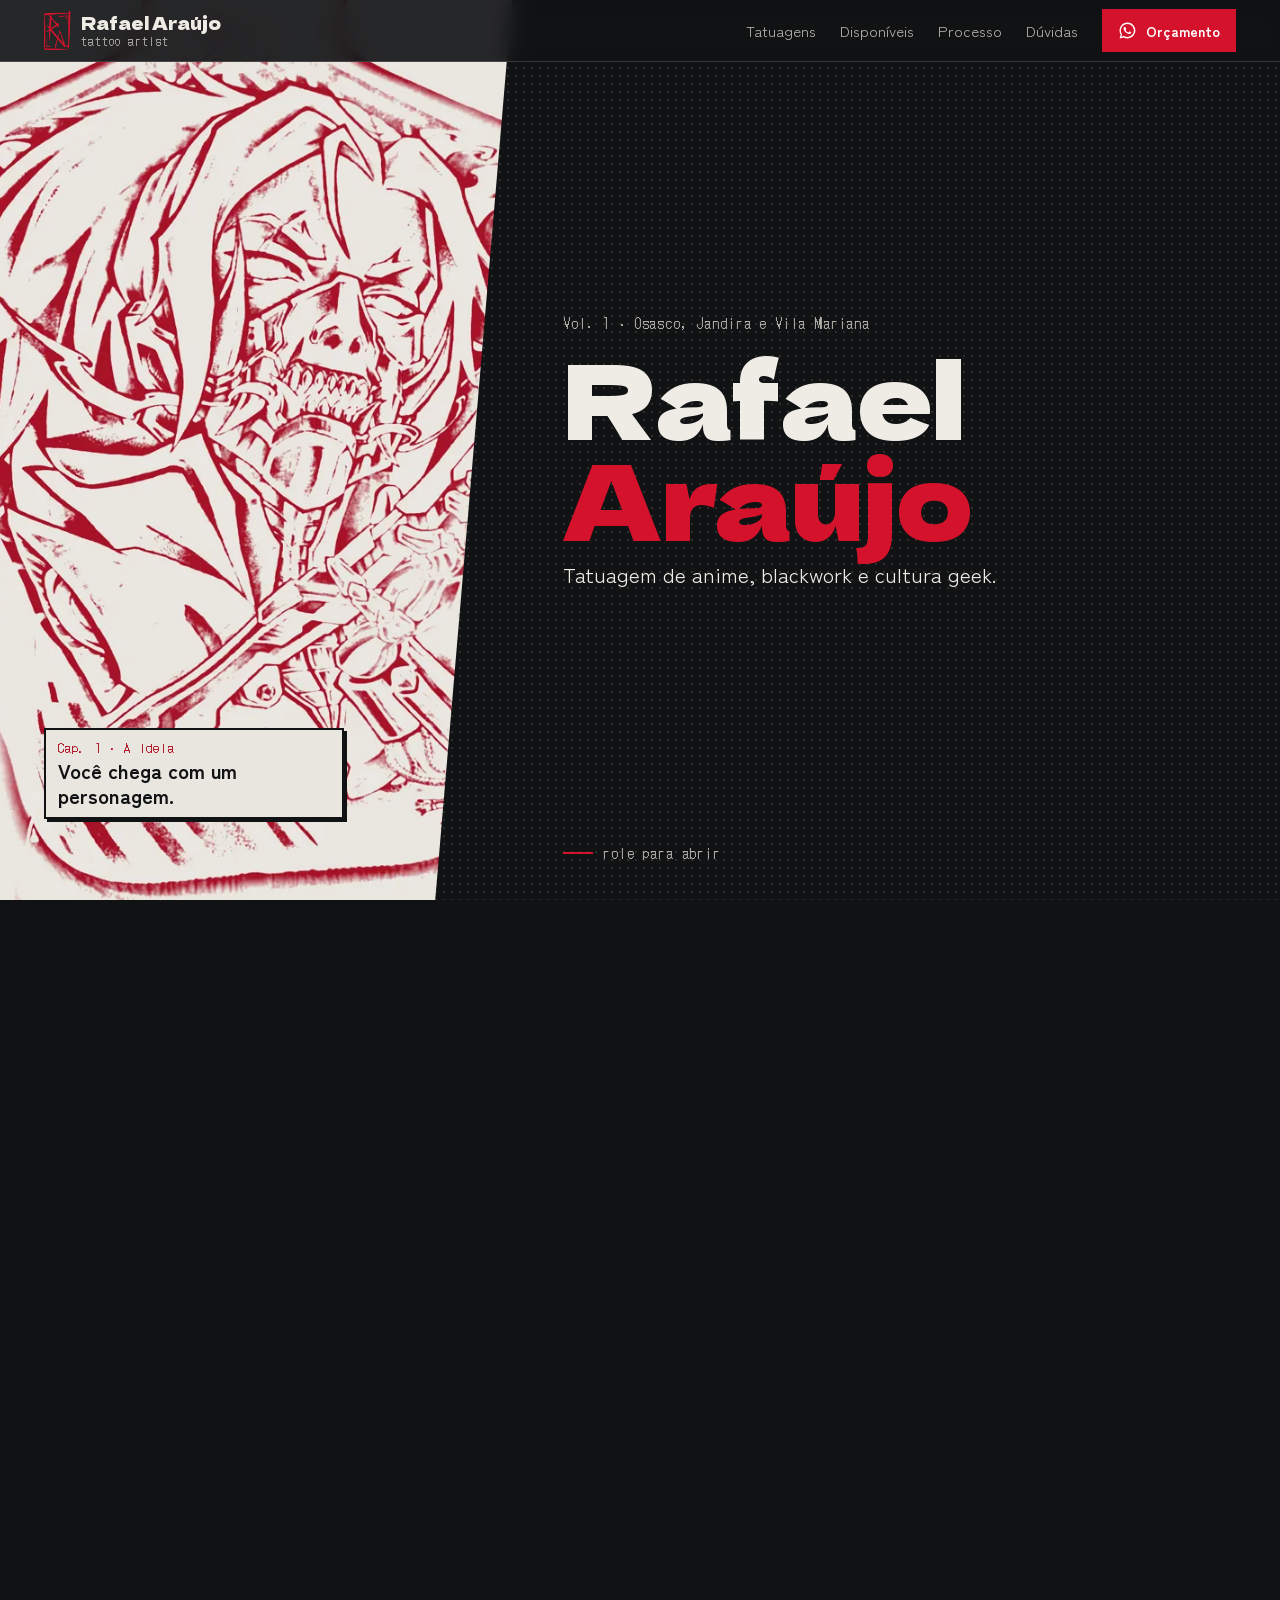
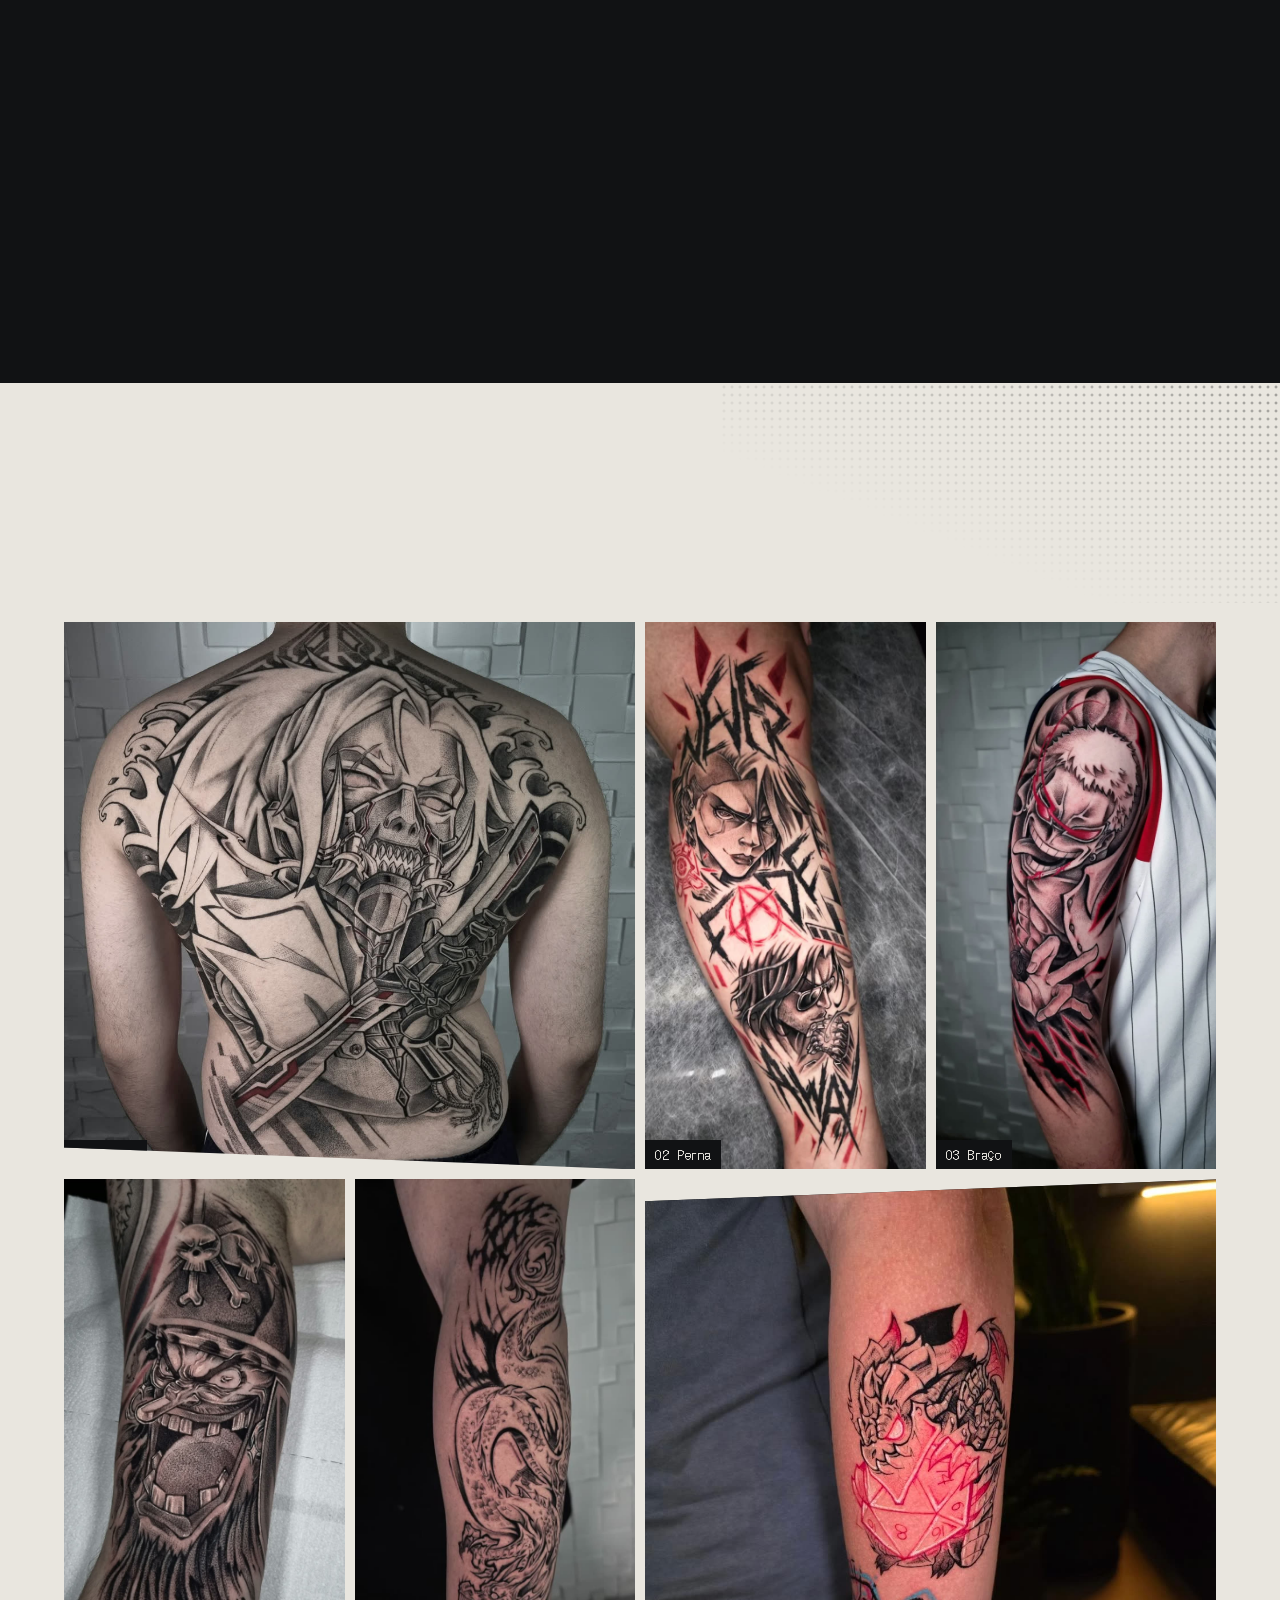
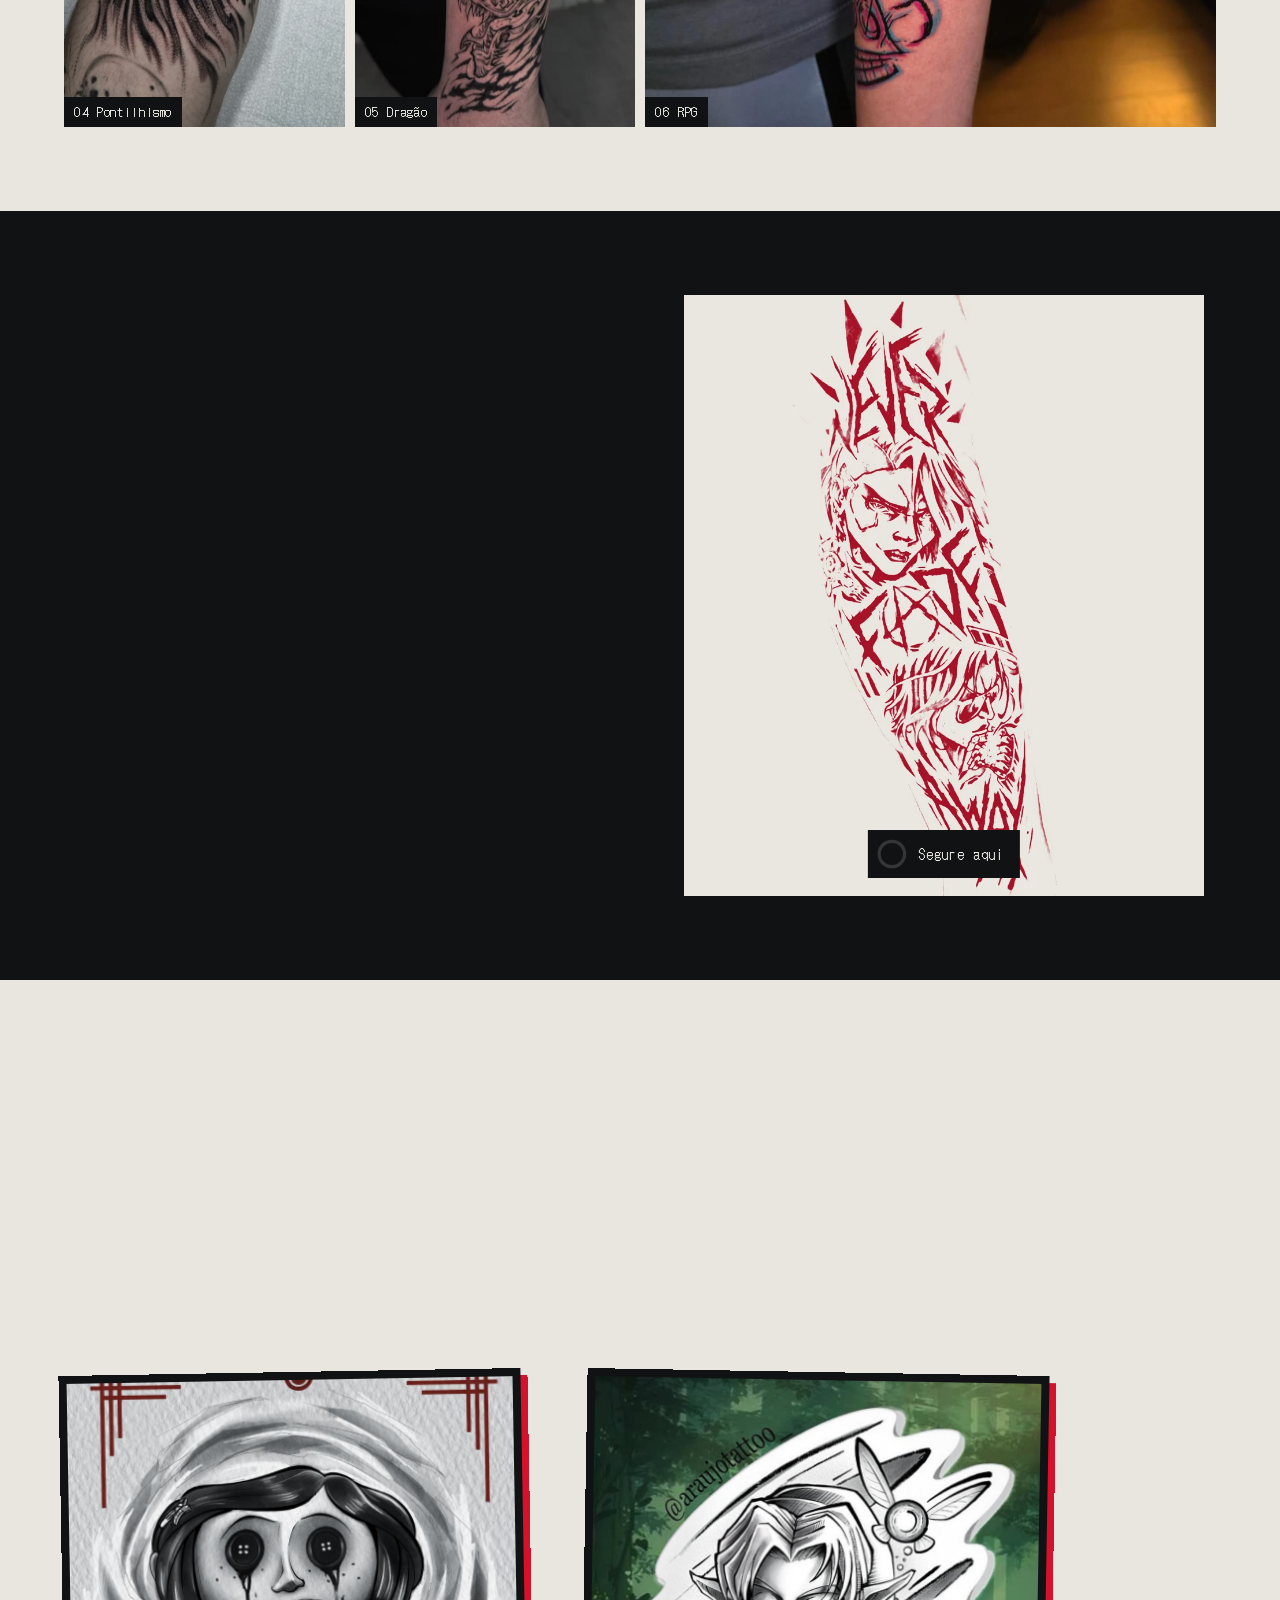
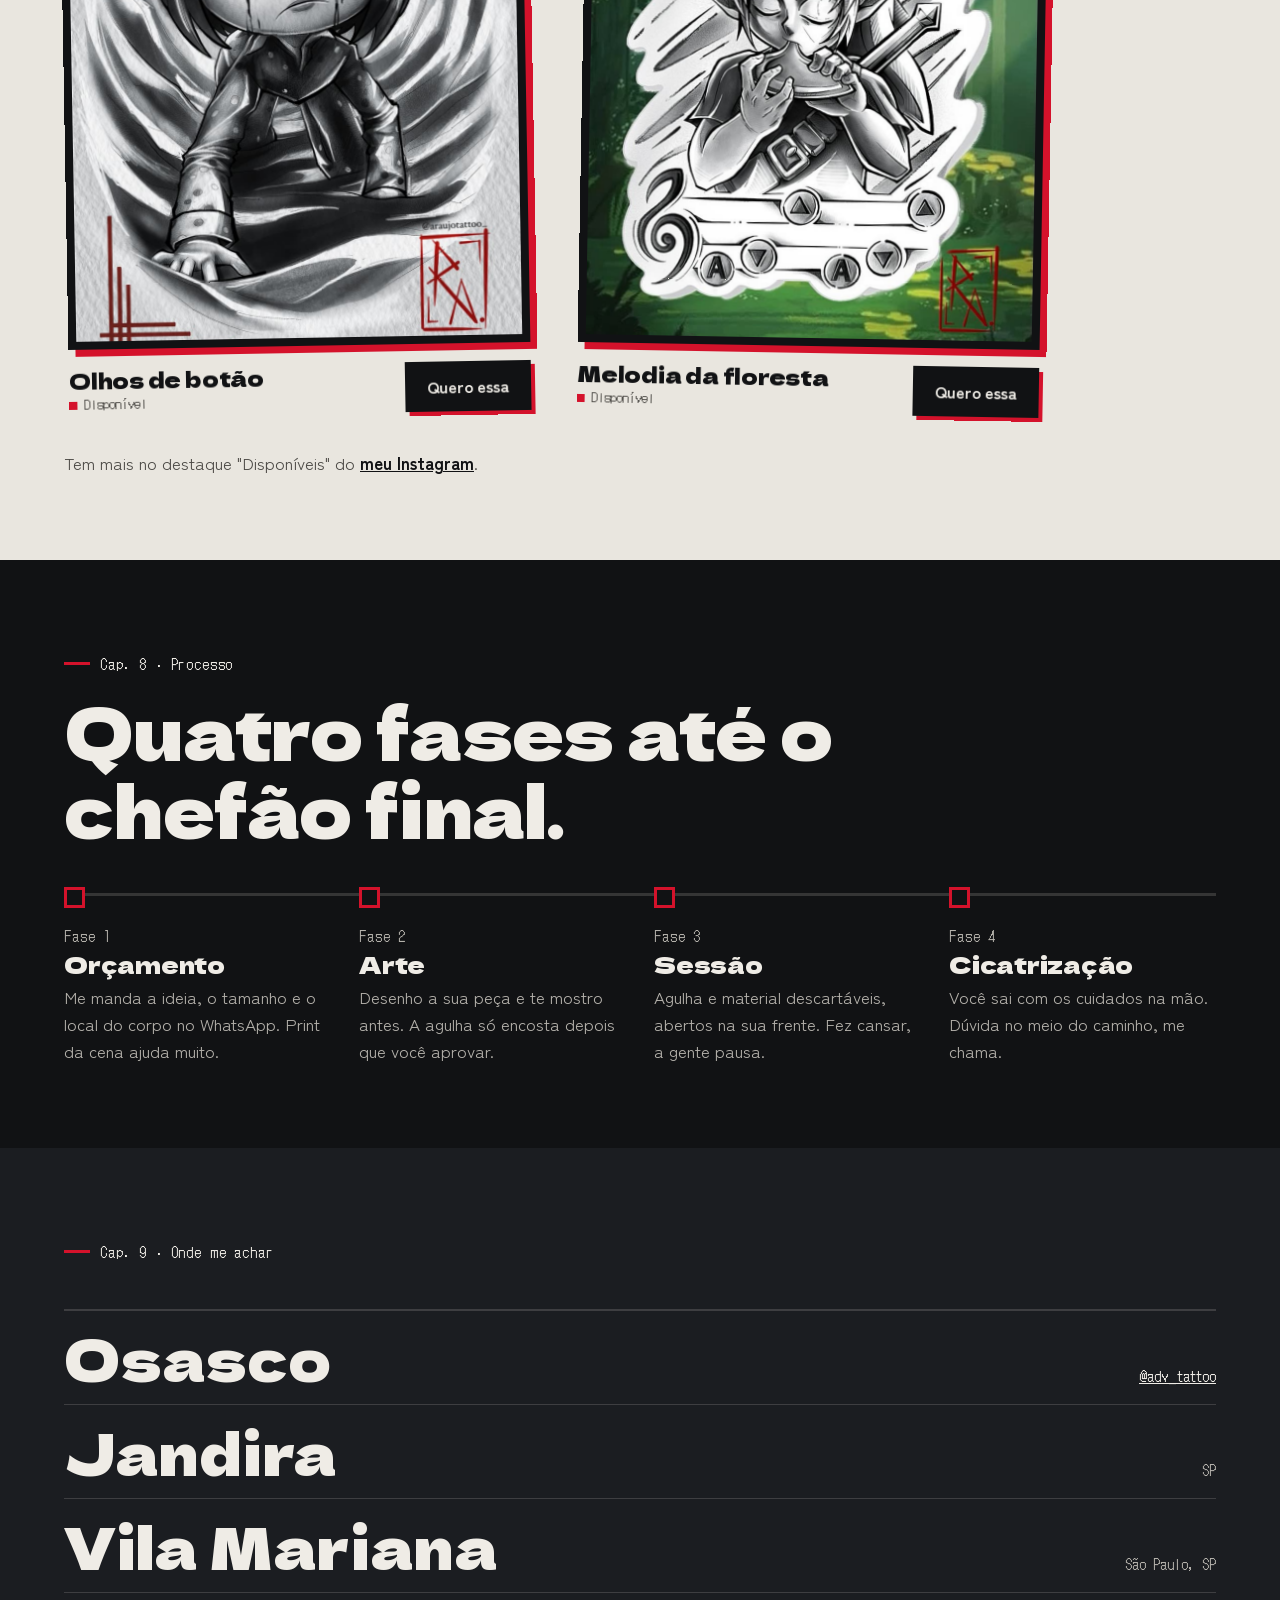
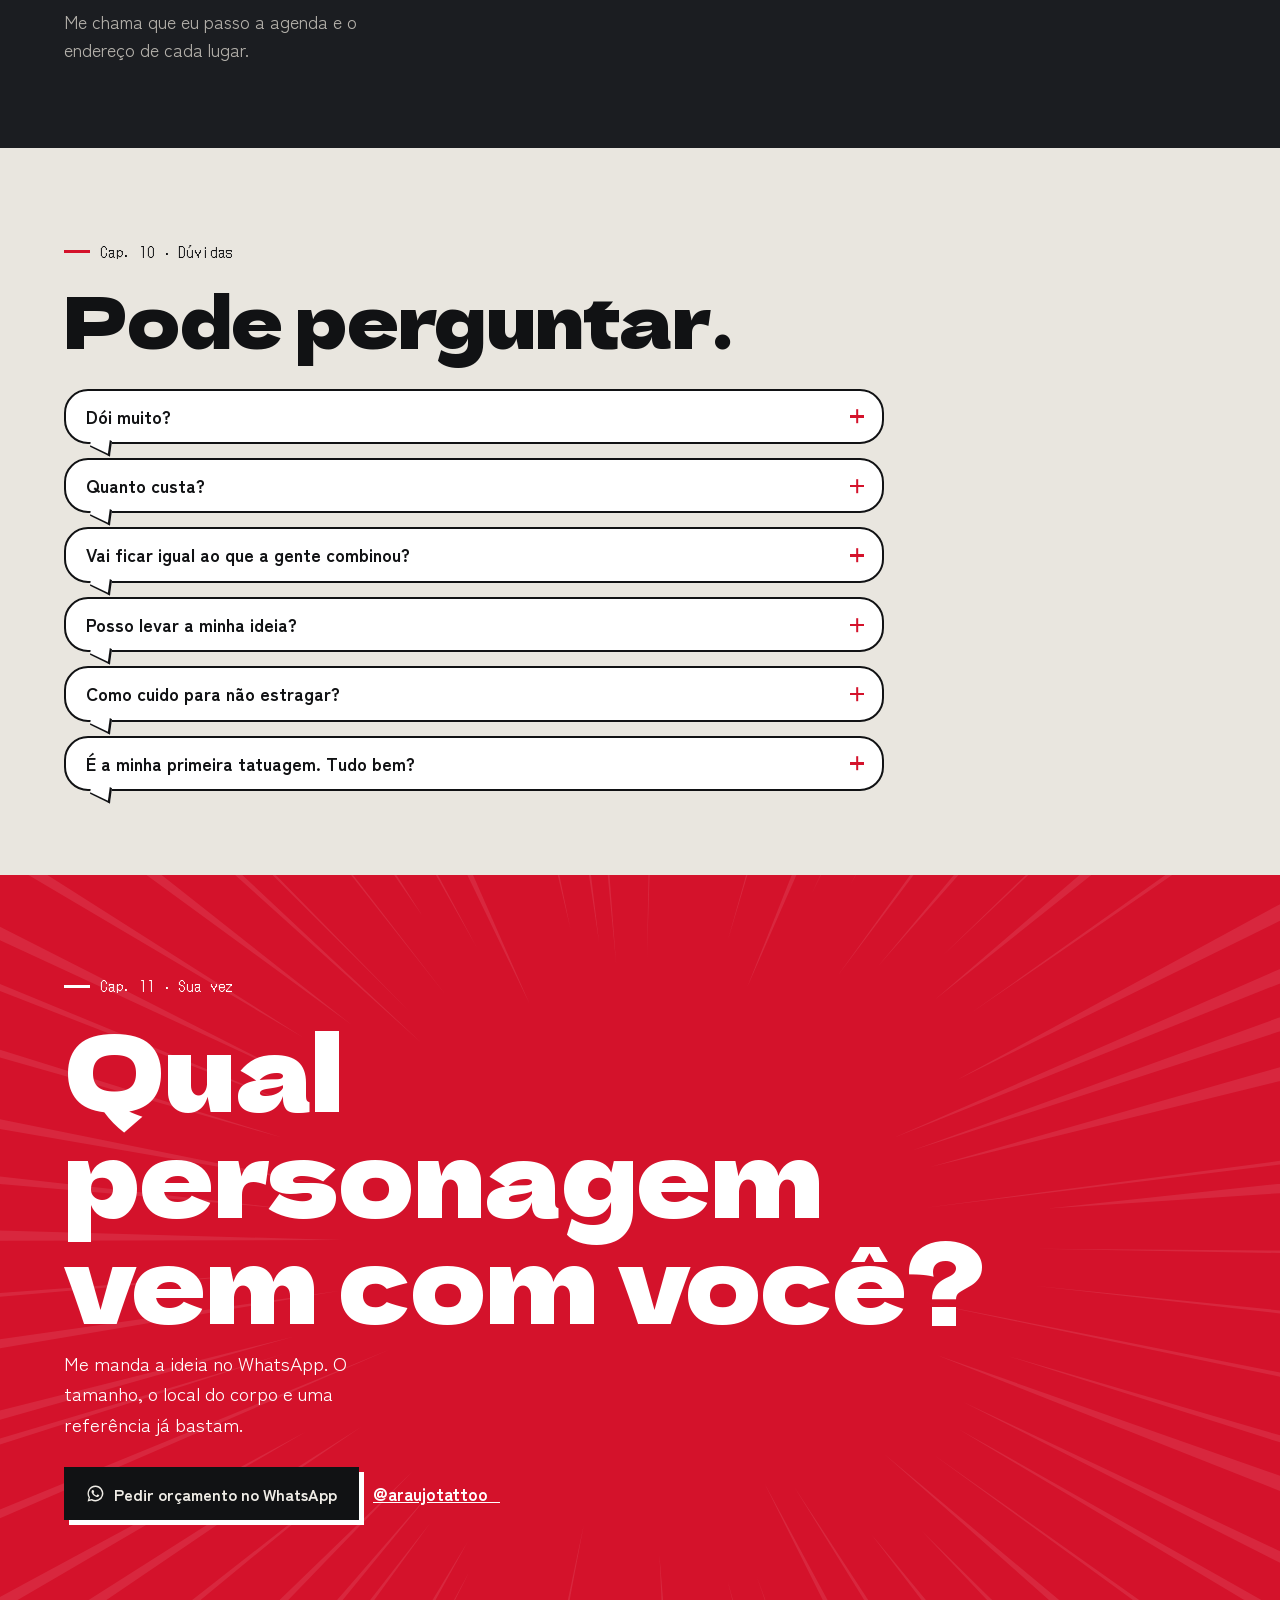
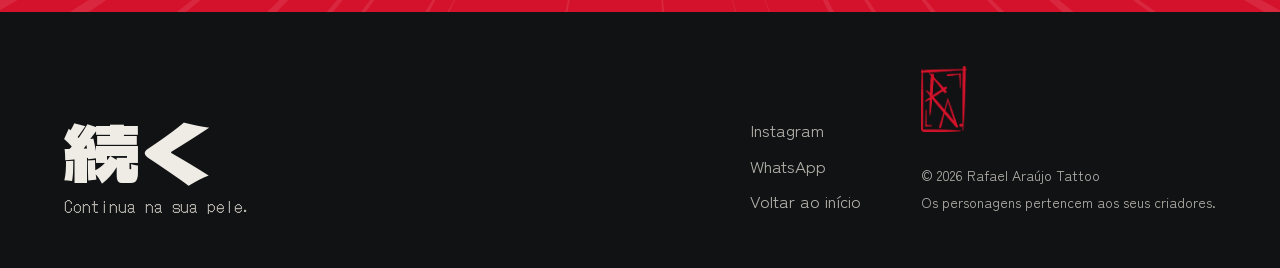
==== index.html @ cb0643a2 "Site do tatuador Rafael Araújo Co-Authored-By: Claude Opus 5.5 <noreply@anthropic.com>" ====
<!doctype html>
<html lang="pt-BR">
<head>
<meta charset="utf-8">
<meta name="viewport" content="width=device-width, initial-scale=1, viewport-fit=cover">
<title>Rafael Araújo Tattoo · Anime, Blackwork e Geek em Osasco, Jandira e Vila Mariana</title>
<meta name="description" content="Rafael Araújo, tatuador de anime, blackwork e cultura geek. Atende em Osasco, Jandira e Vila Mariana. Peça seu orçamento pelo WhatsApp.">
<meta name="theme-color" content="#111214">
<!-- DEPLOY STEP: URL do ar (GitHub Pages); troque se mudar de domínio -->
<meta property="og:title" content="Rafael Araújo Tattoo">
<meta property="og:description" content="Anime, blackwork e cultura geek na pele. Osasco, Jandira e Vila Mariana.">
<meta property="og:type" content="website">
<meta property="og:url" content="https://gabrie345.github.io/rafael-araujo-tattoo/">
<meta property="og:image:width" content="1200">
<meta property="og:image:height" content="630">
<meta property="og:image" content="https://gabrie345.github.io/rafael-araujo-tattoo/assets/og.jpg">
<link rel="icon" href="data:image/svg+xml,%3Csvg xmlns='http://www.w3.org/2000/svg' viewBox='0 0 40 56'%3E%3Crect width='40' height='56' fill='%23111214'/%3E%3Cpath d='M3 3H37V53H3ZM10 8V38M10 8L22 22 7 30M10 24L31 50M29 28L19 50M29 28L34 46' fill='none' stroke='%23D4122B' stroke-width='3.4' stroke-linecap='round' stroke-linejoin='round'/%3E%3C/svg%3E">
<link rel="preconnect" href="https://fonts.googleapis.com">
<link rel="preconnect" href="https://fonts.gstatic.com" crossorigin>
<link href="https://fonts.googleapis.com/css2?family=Dela+Gothic+One&family=DotGothic16&family=Zen+Kaku+Gothic+New:wght@400;700&display=swap" rel="stylesheet">
<script>document.documentElement.classList.add('js')</script>
<style>
:root{
  --ink:#111214;
  --panel:#1B1D21;
  --paper:#E9E6DF;
  --paper-deep:#DAD6CC;
  --accent:#D4122B;
  --accent-hover:#B00E23;
  --accent-muted:rgba(212,18,43,.26);
  --on-ink:#EFECE6;
  --on-ink-2:#B4B1AB;
  --on-paper-2:#4C4A46;
  --hair-ink:rgba(239,236,230,.16);
  --hair-paper:rgba(17,18,20,.18);
  --ease-out:cubic-bezier(.16,1,.3,1);
  --ease-soft:cubic-bezier(.45,0,.2,1);
  --f-display:'Dela Gothic One','Arial Black',system-ui,sans-serif;
  --f-text:'Zen Kaku Gothic New',ui-sans-serif,system-ui,sans-serif;
  --f-mono:'DotGothic16',ui-monospace,monospace;
  --gutter:18px;
}
*{box-sizing:border-box;margin:0}
html{overflow-x:hidden;overflow-x:clip;-webkit-text-size-adjust:100%;scroll-behavior:smooth;background:var(--ink)}
body{overflow-x:hidden;overflow-x:clip;background:var(--ink);color:var(--on-ink);font-family:var(--f-text);font-size:17px;line-height:1.6;-webkit-font-smoothing:antialiased}
img{display:block;max-width:100%;height:auto}
a{color:inherit}
button{font:inherit;color:inherit}
h1,h2,h3{font-family:var(--f-display);font-weight:400;letter-spacing:-.01em;line-height:1.08}
.sr{position:absolute!important;width:1px;height:1px;overflow:hidden;clip:rect(0 0 0 0);white-space:nowrap}
.skip{position:fixed;left:12px;top:-70px;z-index:100;background:var(--accent);color:#fff;padding:10px 16px;transition:top .3s var(--ease-out)}
.skip:focus{top:12px}
:focus-visible{outline:3px solid var(--accent);outline-offset:3px}
.mono{font-family:var(--f-mono);font-size:14px;letter-spacing:.06em}
.wrap{max-width:1240px;margin:0 auto;padding:0 var(--gutter)}

/* ambiente: retícula que deriva devagar atrás das seções escuras */
.ambient{position:fixed;inset:-40px;z-index:-1;pointer-events:none;
  background-image:radial-gradient(rgba(239,236,230,.09) 1px,transparent 1.4px);background-size:9px 9px;
  animation:drift 80s linear infinite;animation-delay:-24s}
@keyframes drift{to{transform:translate3d(36px,36px,0)}}

/* navegação */
.nav{position:fixed;top:0;left:0;right:0;z-index:40;display:flex;align-items:center;justify-content:space-between;
  padding:9px var(--gutter);padding-top:max(9px,env(safe-area-inset-top));background:rgba(17,18,20,.9);
  backdrop-filter:blur(10px);-webkit-backdrop-filter:blur(10px);border-bottom:1px solid var(--hair-ink)}
.brand{display:flex;align-items:center;gap:10px;text-decoration:none}
.brand img{width:27px;height:39px}
.brand span{font-family:var(--f-display);font-size:15px;line-height:1.05}
.brand small{display:block;font-family:var(--f-mono);font-size:12px;letter-spacing:.08em;color:var(--on-ink-2);margin-top:3px}
.nav-links{display:flex;align-items:center;gap:24px}
.nav-links a.l{display:none;text-decoration:none;font-size:15px;color:var(--on-ink-2);transition:color .3s var(--ease-soft)}
.nav-links a.l:hover{color:var(--on-ink)}

.btn{display:inline-flex;align-items:center;justify-content:center;gap:9px;font:700 16px/1 var(--f-text);text-decoration:none;
  padding:15px 20px;border:2px solid transparent;cursor:pointer;background:none;
  transition:background-color .3s var(--ease-soft),color .3s var(--ease-soft),border-color .3s var(--ease-soft),transform .35s var(--ease-out),box-shadow .35s var(--ease-out)}
.btn svg{width:19px;height:19px;flex:none}
.btn:active{transform:translate(2px,2px)}
.btn-red{background:var(--accent);color:#fff;box-shadow:4px 4px 0 var(--on-ink)}
.btn-red:hover{background:var(--accent-hover);transform:translate(-1px,-1px);box-shadow:6px 6px 0 var(--on-ink)}
.btn-line{border-color:var(--on-ink);color:var(--on-ink)}
.btn-line:hover{background:var(--on-ink);color:var(--ink)}
.btn-ink{background:var(--ink);color:var(--on-ink);box-shadow:4px 4px 0 var(--accent)}
.btn-ink:hover{transform:translate(-1px,-1px);box-shadow:6px 6px 0 var(--accent)}
.btn-sm{padding:10px 14px;font-size:14px;box-shadow:none}
.btn-sm:hover{box-shadow:none;transform:none}
@media (pointer:coarse){.btn{min-height:44px}}

/* ============ HERO: a página de mangá ============ */
.hero{position:relative;height:500vh}
.stage{position:sticky;top:0;height:100vh;height:100svh;overflow:hidden;background:var(--ink);
  --p2:0;--p3:0;--ps:0;--pi:0;--pr:0;--pt:0;
  --clip1:polygon(0 0,100% 0,100% 86%,0 100%);
  --clip2:polygon(0 18.5%,100% 0,100% 81.6%,0 100%);
  --clip3:polygon(0 20.3%,100% 0,100% 100%,0 100%)}
.stage::before{content:"";position:absolute;inset:0;background-image:radial-gradient(rgba(239,236,230,.13) 1.1px,transparent 1.5px);background-size:8px 8px}

.capa{position:absolute;left:var(--gutter);right:var(--gutter);bottom:max(46px,7svh);opacity:calc(1 - var(--p3))}
.capa .mono{color:var(--on-ink-2);display:block;margin-bottom:10px}
.capa h1{font-size:clamp(50px,15.4vw,120px);line-height:.96;color:var(--on-ink)}
.capa h1 em{font-style:normal;color:var(--accent)}
.capa p{margin-top:14px;font-size:18px;line-height:1.35;color:var(--on-ink)}
.cue{position:absolute;left:var(--gutter);bottom:max(14px,2svh);display:flex;align-items:center;gap:10px;color:var(--on-ink-2);opacity:calc(1 - var(--p3))}
.cue i{display:block;width:30px;height:2px;background:var(--accent);transform-origin:left;animation:cue 2.4s var(--ease-soft) infinite;animation-delay:-.5s}
@keyframes cue{0%{transform:scaleX(.2)}50%{transform:scaleX(1)}100%{transform:scaleX(.2)}}

.pn{position:absolute;left:0;right:0;will-change:transform}
.pn-clip{position:absolute;inset:0;overflow:hidden}
.pn-clip img{width:100%;height:100%;object-fit:cover}
.pn-1{top:0;height:45%}
.pn-1 .pn-clip{clip-path:var(--clip1)}
.pn-1 img{object-position:50% 34%;transform:scale(1.5) translate3d(-3%,3%,0);transform-origin:58% 34%}
.pn-2{top:40.2%;height:34%;transform:translate3d(calc((1 - var(--p2))*104%),0,0)}
.pn-2 .pn-clip{clip-path:var(--clip2)}
.pn-2 img{object-position:50% 42%}
.pn-3{top:69.5%;height:30.5%;transform:translate3d(calc((1 - var(--p3))*-104%),0,0)}
.pn-3 .pn-clip{clip-path:var(--clip3)}
.pn-3 img{object-position:50% 36%}

/* caixa de narração do mangá */
.box{position:absolute;background:var(--paper);color:var(--ink);border:2px solid var(--ink);box-shadow:3px 3px 0 var(--ink);padding:8px 12px 9px;max-width:min(66%,300px)}
.box b{display:block;font-family:var(--f-mono);font-weight:400;font-size:13px;letter-spacing:.06em;color:var(--accent-hover)}
.box p{font-weight:700;font-size:17px;line-height:1.22}
.pn-1 .box{left:var(--gutter);bottom:15%}
.pn-2 .box{right:var(--gutter);bottom:20%}
.pn-3 .box{left:var(--gutter);bottom:max(20px,3svh)}

.slash{position:absolute;left:-12%;top:40%;width:124%;height:22%;transform:rotate(-13deg) scaleX(var(--ps));transform-origin:0 50%}
.pano{position:absolute;inset:-12% -34%;background:var(--ink);border-right:14px solid var(--accent);
  transform:translate3d(calc((var(--pi) - 1)*132%),0,0) skewX(-15deg);will-change:transform}

.final{position:absolute;inset:0;--k:0}
.linhas{position:absolute;left:50%;top:30%;width:190vmax;height:190vmax;transform:translate(-50%,-50%) scale(calc(1.24 - .24*var(--pr)));opacity:calc(var(--pr)*.9)}
.linhas path{fill:var(--on-ink);opacity:.13}
.kanji{position:absolute;left:50%;top:max(58px,8svh);font-family:var(--f-display);font-size:min(102vw,54svh);line-height:1;color:var(--accent);
  transform:translate3d(-50%,calc((1 - var(--pr))*-5%),0) scale(calc(1.14 - .14*var(--pr)));opacity:var(--pr)}
.retrato{position:absolute;left:50%;top:max(62px,8svh);height:min(66svh,104vw);width:auto;max-width:none;
  transform:translate3d(-54%,calc((1 - var(--pr))*12%),0);opacity:var(--pr);will-change:transform,opacity;
  -webkit-mask-image:linear-gradient(to bottom,#000 70%,transparent 97%);mask-image:linear-gradient(to bottom,#000 70%,transparent 97%)}
.fim{position:absolute;left:var(--gutter);right:var(--gutter);bottom:max(22px,3svh)}
.fim::before{content:"";position:absolute;inset:-46px -18px -30px;z-index:-1;background:linear-gradient(to top,var(--ink) 58%,rgba(17,18,20,0) 100%);opacity:var(--pr)}
.fim .mono{display:block;margin-bottom:8px;color:var(--on-ink-2);--ks:clamp(0,(var(--k) - .1)*3,1);opacity:var(--ks);transform:translateY(calc((1 - var(--ks))*10px))}
.fim h2{font-size:clamp(33px,9.6vw,78px);line-height:1.04;max-width:11.5em;padding-right:62px}
.fim .w{display:inline-block;white-space:nowrap}
.fim h2 .w{--kc:clamp(0,(var(--k) - var(--th,0))*2.6,1);opacity:var(--kc);transform:translateY(calc((1 - var(--kc))*.55em))}
.fim .row{display:flex;flex-wrap:wrap;gap:12px;margin-top:18px;--kb:clamp(0,(var(--k) - .66)*3.4,1);opacity:var(--kb);transform:translateY(calc((1 - var(--kb))*12px))}
.fim .btn{padding:14px 16px}
.carimbo{position:absolute;right:var(--gutter);bottom:max(92px,13svh);width:52px;height:auto;transform:rotate(-6deg) scale(calc(2.1 - 1.1*var(--pt)));opacity:clamp(0,calc(var(--pt)*2.4),1)}

@media (min-width:900px){
  :root{--gutter:44px}
  .nav-links a.l{display:inline}
  .brand span{font-size:17px}
  .stage{--clip1:polygon(0 0,100% 0,85% 100%,0 100%);--clip2:polygon(16% 0,100% 0,84% 100%,0 100%);--clip3:polygon(15.4% 0,100% 0,100% 100%,0 100%)}
  .pn{top:0;bottom:0;height:auto;right:auto}
  .pn-1{left:0;width:40%}
  .pn-2{left:31%;width:38%;top:0;height:100%;transform:translate3d(0,calc((1 - var(--p2))*104%),0)}
  .pn-3{left:61%;width:39%;top:0;height:100%;transform:translate3d(0,calc((1 - var(--p3))*-104%),0)}
  .pn-1 img{object-position:50% 50%;transform:none}
  .pn-1 .box{top:auto;bottom:9%}
  .pn-2 .box{right:auto;left:22%;bottom:auto;top:15%}
  .pn-3 .box{left:18%;bottom:9%}
  .box p{font-size:20px}
  .capa{left:44%;right:var(--gutter);bottom:auto;top:50%;transform:translateY(-50%)}
  .capa h1{font-size:clamp(64px,8.2vw,132px)}
  .capa p{font-size:21px}
  .cue{left:44%;bottom:36px}
  .slash{top:36%;height:30%}
  .linhas{left:72%;top:42%}
  .kanji{left:72%;top:50%;font-size:min(50vw,92vh);transform:translate3d(-50%,calc(-50% + (1 - var(--pr))*-4%),0) scale(calc(1.12 - .12*var(--pr)))}
  .retrato{left:auto;right:4vw;top:auto;bottom:0;height:min(90vh,880px);transform:translate3d(0,calc((1 - var(--pr))*9%),0);-webkit-mask-image:linear-gradient(to bottom,#000 86%,transparent 100%);mask-image:linear-gradient(to bottom,#000 86%,transparent 100%)}
  .fim{right:auto;width:min(46vw,680px);bottom:auto;top:52%;transform:translateY(-50%)}
  .fim::before{display:none}
  .fim h2{padding-right:0}
  .carimbo{right:auto;left:var(--gutter);bottom:30px;width:64px}
}
@media (max-height:560px) and (orientation:landscape){.cue{display:none}}

/* estado final (sem JS ou movimento reduzido) */
html:not(.js) .hero,html.rm .hero{height:auto}
html:not(.js) .stage,html.rm .stage{position:relative;height:100vh;height:100svh;min-height:640px;--p2:1;--p3:1;--ps:1;--pi:1;--pr:1;--pt:1}
html:not(.js) .final,html.rm .final{--k:1}

/* ============ seções ============ */
.sec{padding:84px 0;position:relative}
.cap{display:inline-flex;align-items:center;gap:10px;font-family:var(--f-mono);font-size:14px;letter-spacing:.06em;margin-bottom:16px}
.cap::before{content:"";width:26px;height:3px;background:var(--accent)}
.papel{background:var(--paper);color:var(--ink)}
.papel .sub{color:var(--on-paper-2)}
.tom{position:relative}
.tom::after{content:"";position:absolute;right:0;top:0;width:min(60vw,560px);height:220px;pointer-events:none;
  background-image:radial-gradient(rgba(17,18,20,.34) 1.3px,transparent 1.7px);background-size:8px 8px;
  -webkit-mask-image:linear-gradient(to bottom left,#000 0%,transparent 66%);mask-image:linear-gradient(to bottom left,#000 0%,transparent 66%)}
.titulo{font-size:clamp(35px,9.6vw,72px);max-width:12em}
.sub{color:var(--on-ink-2);font-size:18px;max-width:38ch;margin-top:14px}

/* entradas */
.rv .part{opacity:0;transform:translate3d(-18px,0,0);transition:opacity .75s var(--ease-out),transform .75s var(--ease-out)}
.rv.in .part{opacity:1;transform:none}
.rv.in .part:nth-child(2){transition-delay:.09s}
.rv.in .part:nth-child(3){transition-delay:.18s}
.rv.in .part:nth-child(4){transition-delay:.27s}
.rv.in.settled .part,.rv.in.settled .part:nth-child(n){transition-delay:0s}

/* ficha do personagem */
.ficha{display:grid;gap:30px}
.ficha-foto{clip-path:polygon(0 0,100% 0,100% 90%,88% 100%,0 100%)}
.ficha-foto img{width:100%;aspect-ratio:1/1;object-fit:cover}
.ficha h2{font-size:clamp(32px,8.6vw,60px)}
.ficha p.txt{font-size:18px;margin-top:14px;max-width:40ch}
.stats{margin-top:24px;border-top:2px solid var(--hair-ink)}
.stats div{display:grid;grid-template-columns:104px 1fr;gap:12px;align-items:baseline;padding:11px 0;border-bottom:1px solid var(--hair-ink)}
.stats dt{font-family:var(--f-mono);font-size:14px;letter-spacing:.05em;color:var(--on-ink-2)}
.stats dd{margin:0;font-weight:700}
.cursor{display:inline-block;width:.55em;height:1em;background:var(--accent);vertical-align:-.12em;margin-left:5px;animation:blink 4.4s steps(1) infinite;animation-delay:-1.6s}
@keyframes blink{0%,62%{opacity:1}63%,100%{opacity:0}}
@media (min-width:900px){.ficha{grid-template-columns:.9fr 1fr;gap:64px;align-items:center}}

/* galeria: página de mangá */
.gal-head{display:grid;gap:0;margin-bottom:30px}
.galeria{display:grid;grid-template-columns:1fr 1fr;gap:8px}
.tile{position:relative;display:block;width:100%;padding:0;border:0;background:var(--ink);cursor:zoom-in;overflow:hidden;
  opacity:0;transform:translate3d(var(--dx,-28px),0,0);transition:opacity .8s var(--ease-out),transform .8s var(--ease-out)}
.tile.in{opacity:1;transform:none}
.tile img{width:100%;height:100%;object-fit:cover;transition:transform .9s var(--ease-out)}
.tile:hover img{transform:scale(1.045)}
.tile .tag{position:absolute;left:0;bottom:0;background:var(--ink);color:var(--on-ink);font-family:var(--f-mono);font-size:13px;letter-spacing:.05em;padding:5px 10px 4px}
.tile:nth-child(even){--dx:28px}
.t-costas{grid-column:span 2;aspect-ratio:1/1;clip-path:polygon(0 0,100% 0,100% 100%,0 96%)}
.t-perna,.t-ombro,.t-capitao,.t-dragao{aspect-ratio:4/5}
.t-dado{grid-column:span 2;aspect-ratio:16/11;clip-path:polygon(0 4%,100% 0,100% 100%,0 100%)}
.t-dado img{object-position:50% 58%}
@media (min-width:900px){
  .gal-head{grid-template-columns:1fr auto;align-items:end}
  .galeria{grid-template-columns:repeat(4,1fr);grid-auto-rows:clamp(190px,21vw,300px);gap:10px}
  .t-costas{grid-column:span 2;grid-row:span 2;aspect-ratio:auto}
  .t-perna,.t-ombro,.t-capitao,.t-dragao{grid-row:span 2;aspect-ratio:auto}
  .t-dado{grid-column:span 2;grid-row:span 2;aspect-ratio:auto}
}

/* lightbox */
dialog{border:0;padding:0;background:none;color:var(--on-ink);max-width:none;max-height:none;width:100vw;height:100vh;height:100dvh;margin:0}
dialog::backdrop{background:rgba(10,10,12,.94)}
dialog[open] .lb-in{animation:lbIn .4s var(--ease-out) both}
@keyframes lbIn{from{opacity:0;transform:scale(.97)}to{opacity:1;transform:none}}
.lb-in{position:relative;width:100%;height:100%;display:flex;flex-direction:column;align-items:center;justify-content:center;padding:58px 12px 72px}
.lb-in img{max-width:100%;max-height:100%;object-fit:contain}
.lb-cap{position:absolute;left:0;right:0;top:18px;text-align:center;color:var(--on-ink-2)}
.lb-btn{position:absolute;display:flex;align-items:center;justify-content:center;width:48px;height:48px;background:var(--panel);border:1px solid var(--hair-ink);cursor:pointer;transition:background-color .25s var(--ease-soft)}
.lb-btn:hover{background:var(--accent)}
.lb-btn svg{width:20px;height:20px;fill:none;stroke:currentColor;stroke-width:2.4}
.lb-x{top:8px;right:10px}
.lb-prev{left:calc(50% - 56px);bottom:12px}
.lb-next{left:calc(50% + 8px);bottom:12px}

/* momento interativo: segure para tatuar */
.hold-wrap{display:grid;gap:26px;align-items:center}
.hold{position:relative;aspect-ratio:900/1040;width:100%;max-width:520px;margin:0 auto;overflow:hidden;background:var(--paper);cursor:pointer;user-select:none;-webkit-user-select:none;touch-action:pan-y;-webkit-touch-callout:none;--r:0}
.hold img{position:absolute;inset:0;width:100%;height:100%;object-fit:cover;pointer-events:none;-webkit-user-drag:none}
.hold .tinta{-webkit-mask-image:radial-gradient(circle at var(--x,50%) var(--y,50%),#000 calc(var(--r)*1px - 50px),transparent calc(var(--r)*1px));mask-image:radial-gradient(circle at var(--x,50%) var(--y,50%),#000 calc(var(--r)*1px - 50px),transparent calc(var(--r)*1px))}
.hold-ui{position:absolute;left:50%;bottom:18px;transform:translateX(-50%);display:flex;align-items:center;gap:10px;background:var(--ink);color:var(--on-ink);padding:8px 16px 8px 8px;white-space:nowrap;transition:opacity .5s var(--ease-soft)}
.hold-ui svg{width:32px;height:32px;transform:rotate(-90deg)}
.hold-ui circle{fill:none;stroke-width:4}
.hold-ui .bg{stroke:var(--hair-ink)}
.hold-ui .fg{stroke:var(--accent);stroke-dasharray:100;stroke-dashoffset:calc(100 - var(--h,0)*100)}
.hold.done .hold-ui{opacity:0}
.hold-ring{position:absolute;inset:0;pointer-events:none;box-shadow:inset 0 0 0 3px var(--accent);opacity:0;animation:ring 4.8s var(--ease-soft) infinite;animation-delay:-1.4s}
.hold.done .hold-ring{display:none}
@keyframes ring{0%,100%{opacity:0}50%{opacity:.7}}
.hold-done{min-height:96px;grid-column:1/-1}
.hold-done .part{opacity:0;transform:translateY(12px);transition:opacity .7s var(--ease-out),transform .7s var(--ease-out)}
.hold-done.on .part{opacity:1;transform:none}
.hold-done.on .part:nth-child(2){transition-delay:.14s}
.hold-done h3{font-size:26px}
.hold-done p{color:var(--on-ink-2);margin-top:6px}
@media (min-width:900px){.hold-wrap{grid-template-columns:1fr 1fr;grid-template-areas:"t c" "d c";column-gap:64px;row-gap:22px}.hold-wrap>.rv{grid-area:t;align-self:end}.hold{grid-area:c}.hold-done{grid-area:d;grid-column:auto;align-self:start}}

/* disponíveis */
.artes{display:grid;gap:34px;margin-top:34px}
.arte{opacity:0;transform:translate3d(0,26px,0) rotate(0deg);transition:opacity .8s var(--ease-out),transform .8s var(--ease-out)}
.arte.in{opacity:1;transform:rotate(var(--rot,-1deg))}
.arte:nth-child(2){--rot:1deg}
.arte-img{background:var(--ink);padding:8px;box-shadow:7px 7px 0 var(--accent)}
.arte-img img{width:100%;aspect-ratio:4/5;object-fit:cover}
.arte-info{display:flex;align-items:center;justify-content:space-between;gap:14px;margin-top:18px;flex-wrap:wrap}
.arte h3{font-size:22px}
.status{display:flex;align-items:center;gap:7px;font-family:var(--f-mono);font-size:13px;color:var(--on-paper-2);margin-top:3px}
.status i{width:8px;height:8px;background:var(--accent);animation:pulso 3.6s var(--ease-soft) infinite;animation-delay:-1s}
@keyframes pulso{0%,100%{opacity:1}50%{opacity:.25}}
.mais{margin-top:36px;color:var(--on-paper-2)}
.mais a{color:var(--ink);font-weight:700}
@media (min-width:760px){.artes{grid-template-columns:1fr 1fr;gap:56px;max-width:980px}}

/* processo: quatro fases */
.fases{list-style:none;padding:0;margin-top:40px;display:grid;gap:30px;position:relative;--fl:0}
.fases::before,.fases::after{content:"";position:absolute;left:6px;top:6px;bottom:6px;width:3px}
.fases::before{background:var(--hair-ink)}
.fases::after{background:var(--accent);transform:scaleY(var(--fl));transform-origin:top}
.fases li{position:relative;padding-left:36px}
.fases li::before{content:"";position:absolute;left:0;top:5px;width:15px;height:15px;background:var(--ink);border:3px solid var(--accent);z-index:1}
.fases h3{font-size:24px;margin:3px 0 6px}
.fases .mono{color:var(--on-ink-2)}
.fases p{color:var(--on-ink-2);max-width:42ch}
@media (min-width:900px){
  .fases{grid-template-columns:repeat(4,1fr);gap:28px;padding-top:34px}
  .fases::before,.fases::after{left:0;right:0;top:6px;bottom:auto;width:auto;height:3px}
  .fases::after{transform:scaleX(var(--fl));transform-origin:left}
  .fases li{padding-left:0}
  .fases li::before{top:-34px}
}

/* onde */
.onde{background:var(--panel)}
.locais{margin-top:30px;border-top:2px solid var(--hair-ink);padding:0;list-style:none}
.locais li{display:flex;align-items:baseline;justify-content:space-between;gap:14px;padding:16px 0;border-bottom:1px solid var(--hair-ink);flex-wrap:wrap}
.locais b{font-family:var(--f-display);font-weight:400;font-size:clamp(28px,8vw,58px);line-height:1.05}
.locais span{color:var(--on-ink-2);font-family:var(--f-mono);font-size:14px}
.locais a{color:var(--on-ink)}

/* dúvidas: balões de fala */
.duvidas{display:grid;gap:14px;margin-top:32px;max-width:820px}
.duvidas details{display:block}
.duvidas summary{list-style:none;cursor:pointer;position:relative;background:#fff;color:var(--ink);border:2px solid var(--ink);border-radius:24px;padding:14px 46px 14px 20px;font-weight:700;font-size:18px;line-height:1.3;transition:transform .35s var(--ease-out)}
.duvidas summary::-webkit-details-marker{display:none}
.duvidas summary:hover{transform:translateX(3px)}
.duvidas summary::before{content:"";position:absolute;left:26px;bottom:-11px;width:16px;height:16px;background:#fff;border-right:2px solid var(--ink);border-bottom:2px solid var(--ink);transform:skewX(26deg) rotate(32deg)}
.duvidas summary i{position:absolute;right:18px;top:50%;width:14px;height:14px;margin-top:-7px}
.duvidas summary i::before,.duvidas summary i::after{content:"";position:absolute;left:0;top:6px;width:14px;height:2.4px;background:var(--accent);transition:transform .4s var(--ease-out)}
.duvidas summary i::after{transform:rotate(90deg)}
.duvidas details[open] summary i::after{transform:rotate(0)}
.resp{position:relative;margin:20px 0 6px auto;max-width:88%;background:var(--ink);color:var(--on-ink);border-radius:24px;padding:14px 20px}
.resp::after{content:"";position:absolute;right:26px;top:-9px;width:16px;height:16px;background:var(--ink);transform:skewX(-26deg) rotate(32deg)}

/* chamada final */
.cta{background:var(--accent);color:#fff;overflow:hidden;position:relative;padding:92px 0}
.cta-linhas{position:absolute;left:50%;top:50%;width:170vmax;height:170vmax;margin:-85vmax 0 0 -85vmax;pointer-events:none;animation:gira 120s linear infinite}
.cta-linhas path{fill:#fff;opacity:.09}
@keyframes gira{to{transform:rotate(360deg)}}
.cta .wrap{position:relative}
.cta .cap::before{background:#fff}
.cta h2{font-size:clamp(40px,11.6vw,104px);line-height:1.02;max-width:9.5em}
.cta p{font-size:19px;max-width:32ch;margin-top:16px}
.cta .row{display:flex;flex-wrap:wrap;gap:14px;margin-top:28px;align-items:center}
.cta .btn-ink{box-shadow:5px 5px 0 #fff}
.cta .btn-ink:hover{box-shadow:7px 7px 0 #fff}
.cta .ig{color:#fff;font-weight:700}

/* rodapé */
footer{padding:54px 0 calc(100px + env(safe-area-inset-bottom));background:var(--ink)}
.foot{display:grid;gap:26px}
.continua{font-family:var(--f-display);font-size:clamp(44px,12vw,76px);line-height:1;color:var(--on-ink)}
.continua span{display:block;font-family:var(--f-mono);font-size:16px;letter-spacing:.06em;color:var(--on-ink-2);margin-top:10px}
.foot-links{display:grid;gap:8px}
.foot-links a{text-decoration:none;color:var(--on-ink-2);transition:color .3s var(--ease-soft)}
.foot-links a:hover{color:var(--on-ink)}
.foot small{color:var(--on-ink-2);font-size:14px;line-height:1.5}
.foot img{width:46px;height:auto}
@media (min-width:900px){.foot{grid-template-columns:1.4fr auto auto;align-items:end;gap:60px}footer{padding-bottom:54px}}

.fab{position:fixed;left:var(--gutter);right:calc(var(--gutter) + 4px);bottom:max(14px,env(safe-area-inset-bottom));z-index:30;opacity:0;transform:translateY(24px);pointer-events:none;
  transition:opacity .45s var(--ease-out),transform .45s var(--ease-out),background-color .3s var(--ease-soft)}
.fab.show{opacity:1;transform:none;pointer-events:auto}
@media (min-width:900px){.fab{display:none}}

/* pausa: aba escondida e fora da tela */
body.paused *,body.paused *::before,body.paused *::after{animation-play-state:paused!important}
.off,.off *,.off *::before,.off *::after{animation-play-state:paused!important}

@media (prefers-reduced-motion:reduce){
  *,*::before,*::after{animation:none!important;transition:none!important;transition-delay:0s!important;scroll-behavior:auto!important}
  .rv .part,.tile,.arte,.hold-done .part{opacity:1;transform:none}
  .arte{transform:rotate(var(--rot,-1deg))}
  .fases{--fl:1}
}
</style>
</head>
<body>
<a class="skip" href="#main">Pular para o conteúdo</a>
<div class="ambient" aria-hidden="true"></div>

<svg width="0" height="0" style="position:absolute" aria-hidden="true">
  <symbol id="wa" viewBox="0 0 24 24"><path fill="currentColor" d="M12 2a10 10 0 0 0-8.6 15.1L2 22l5-1.3A10 10 0 1 0 12 2Zm0 18.2c-1.6 0-3.1-.4-4.4-1.2l-.3-.2-3 .8.8-2.9-.2-.3A8.2 8.2 0 1 1 12 20.2Zm4.5-6.1c-.2-.1-1.5-.7-1.7-.8-.2-.1-.4-.1-.6.1l-.8 1c-.1.2-.3.2-.5.1a6.7 6.7 0 0 1-3.3-2.9c-.3-.4.2-.4.7-1.4.1-.2 0-.3 0-.4l-.8-1.8c-.2-.5-.4-.4-.6-.4h-.5c-.2 0-.4.1-.6.3-.2.2-.8.8-.8 2s.8 2.3 1 2.5c.1.2 1.6 2.5 4 3.5 1.5.6 2 .7 2.8.6.4-.1 1.5-.6 1.7-1.2.2-.6.2-1.1.1-1.2l-.4-.2Z"/></symbol>
</svg>

<header class="nav">
  <a class="brand" href="#topo" aria-label="Rafael Araújo Tattoo, início">
    <img src="assets/selo.webp" alt="" width="395" height="569">
    <span>Rafael Araújo<small>tattoo artist</small></span>
  </a>
  <nav class="nav-links" aria-label="Principal">
    <a class="l" href="#tatuagens">Tatuagens</a>
    <a class="l" href="#disponiveis">Disponíveis</a>
    <a class="l" href="#processo">Processo</a>
    <a class="l" href="#duvidas">Dúvidas</a>
    <a class="btn btn-red btn-sm" href="https://wa.me/5511958644330?text=Oi%2C%20Rafael!%20Vi%20seu%20site%20e%20quero%20um%20or%C3%A7amento." target="_blank" rel="noopener"><svg aria-hidden="true"><use href="#wa"/></svg>Orçamento</a>
  </nav>
</header>

<main id="main" tabindex="-1">
<section class="hero" id="topo" aria-label="Apresentação">
  <div class="stage" id="stage">
    <div class="capa">
      <span class="mono">Vol. 1 · Osasco, Jandira e Vila Mariana</span>
      <h1>Rafael <em>Araújo</em></h1>
      <p>Tatuagem de anime, blackwork e cultura geek.</p>
    </div>
    <div class="cue mono" aria-hidden="true"><i></i>role para abrir</div>

    <div class="pn pn-1">
      <div class="pn-clip"><img src="assets/hero-risco.webp" alt="Risco em linhas vermelhas de um fechamento de costas" width="1000" height="1000" fetchpriority="high"></div>
      <div class="box"><b>Cap. 1 · A ideia</b><p>Você chega com um personagem.</p></div>
    </div>
    <div class="pn pn-2">
      <div class="pn-clip"><img src="assets/hero-detalhe.jpg" alt="Detalhe em pontilhismo da tatuagem" width="900" height="900"></div>
      <div class="box"><b>Cap. 2 · O traço</b><p>Eu desenho ele para o seu corpo.</p></div>
    </div>
    <div class="pn pn-3">
      <div class="pn-clip"><img src="assets/tattoo-costas.jpg" alt="Fechamento de costas em blackwork pronto" width="1000" height="1000"></div>
      <div class="box"><b>Cap. 3 · A tinta</b><p>E ele fica. Para sempre.</p></div>
    </div>

    <svg class="slash" viewBox="0 0 1000 120" preserveAspectRatio="none" aria-hidden="true"><path fill="#D4122B" d="M0 74 42 54 180 46 300 30 420 34 560 22 700 28 830 12 1000 4 984 34 960 44 990 52 820 72 700 70 560 92 420 88 300 106 120 98 60 102 Z"/></svg>
    <div class="pano" aria-hidden="true"></div>

    <div class="final" id="final">
      <svg class="linhas" id="linhas" viewBox="-500 -500 1000 1000" aria-hidden="true"><path/></svg>
      <span class="kanji" aria-hidden="true">墨</span>
      <img class="retrato" src="assets/rafael.webp" alt="Rafael Araújo, tatuador, de camiseta preta, sentado, com tatuagens no pescoço e nos braços" width="1000" height="1000">
      <div class="fim">
        <span class="mono">墨 sumi: a tinta que fica</span>
        <h2 id="fimT">A próxima página é sua.</h2>
        <div class="row">
          <a class="btn btn-red" href="https://wa.me/5511958644330?text=Oi%2C%20Rafael!%20Vi%20seu%20site%20e%20quero%20um%20or%C3%A7amento." target="_blank" rel="noopener"><svg aria-hidden="true"><use href="#wa"/></svg>Pedir orçamento</a>
          <a class="btn btn-line" href="#tatuagens">Ver tatuagens</a>
        </div>
      </div>
      <img class="carimbo" src="assets/selo.webp" alt="" width="395" height="569">
    </div>
  </div>
</section>

<section class="sec" id="sobre">
  <div class="wrap ficha rv">
    <div class="ficha-foto part"><img src="assets/rafael-estudio.jpg" alt="Rafael Araújo no estúdio, em frente a uma parede pintada com arte em preto" width="900" height="900" loading="lazy"></div>
    <div class="part">
      <span class="cap">Cap. 4 · Ficha do personagem</span>
      <h2>Prazer, Rafael.</h2>
      <p class="txt">Se aquele anime marcou a sua vida, ele merece mais que uma cópia da internet. Eu pego a cena, entendo o que ela significa para você e desenho no meu traço.</p>
      <dl class="stats">
        <div><dt>Classe</dt><dd>Tattoo artist</dd></div>
        <div><dt>Estilo</dt><dd>Blackwork e geek</dd></div>
        <div><dt>Foco</dt><dd>Anime, jogo e filme</dd></div>
        <div><dt>Golpe especial</dt><dd>Preto pontilhado com vermelho<span class="cursor" aria-hidden="true"></span></dd></div>
      </dl>
    </div>
  </div>
</section>

<section class="sec papel tom" id="tatuagens">
  <div class="wrap">
    <div class="gal-head rv">
      <div class="part">
        <span class="cap">Cap. 5 · Tatuagens</span>
        <h2 class="titulo">Anime na pele.</h2>
      </div>
      <p class="sub part">Trabalhos reais, feitos por mim. Toque para ver de perto.</p>
    </div>
    <div class="galeria" id="galeria">
      <button class="tile t-costas" data-full="assets/tattoo-costas.jpg" data-cap="Costas fechadas"><img src="assets/tattoo-costas.jpg" alt="Fechamento de costas em blackwork com personagem de máscara e espada" loading="lazy" width="1000" height="1000"><span class="tag">01 Costas</span></button>
      <button class="tile t-perna" data-full="assets/tattoo-perna.jpg" data-cap="Perna, preto e vermelho"><img src="assets/tattoo-perna.jpg" alt="Tatuagem na perna com dois personagens de anime, lettering e detalhes vermelhos" loading="lazy" width="1000" height="1156"><span class="tag">02 Perna</span></button>
      <button class="tile t-ombro" data-full="assets/tattoo-ombro.jpg" data-cap="Ombro e braço"><img src="assets/tattoo-ombro.jpg" alt="Tatuagem no braço com personagem de anime sorrindo e raios vermelhos" loading="lazy" width="1000" height="1250"><span class="tag">03 Braço</span></button>
      <button class="tile t-capitao" data-full="assets/tattoo-capitao.jpg" data-cap="Pontilhismo no braço"><img src="assets/tattoo-capitao.jpg" alt="Tatuagem em pontilhismo no braço, com personagem de chapéu com caveiras" loading="lazy" width="1000" height="1250"><span class="tag">04 Pontilhismo</span></button>
      <button class="tile t-dragao" data-full="assets/tattoo-dragao.jpg" data-cap="Dragão no antebraço"><img src="assets/tattoo-dragao.jpg" alt="Dragão em linhas pretas subindo pelo antebraço" loading="lazy" width="1000" height="1186"><span class="tag">05 Dragão</span></button>
      <button class="tile t-dado" data-full="assets/tattoo-dado.jpg" data-cap="Dragão e dado de RPG"><img src="assets/tattoo-dado.jpg" alt="Dragão preto segurando um dado de RPG vermelho no antebraço" loading="lazy" width="1000" height="1000"><span class="tag">06 RPG</span></button>
    </div>
  </div>
</section>

<section class="sec" id="risco" aria-labelledby="risco-t">
  <div class="wrap hold-wrap">
    <div class="rv">
      <span class="cap part">Cap. 6 · Do risco à pele</span>
      <h2 class="titulo part" id="risco-t">Segure para tatuar.</h2>
      <p class="sub part">Toda peça começa como esse risco. Encosta o dedo e segura, que a tinta entra daí.</p>
    </div>
    <div class="hold" id="hold" role="button" tabindex="0" aria-label="Segure para ver a tatuagem pronta">
      <img class="risco" src="assets/risco-perna.webp" alt="" loading="lazy" width="900" height="1040">
      <img class="tinta" src="assets/tinta-perna.jpg" alt="Tatuagem de perna pronta, em preto e vermelho" loading="lazy" width="900" height="1040">
      <span class="hold-ring" aria-hidden="true"></span>
      <div class="hold-ui" aria-hidden="true">
        <svg viewBox="0 0 40 40"><circle class="bg" cx="20" cy="20" r="15.9" pathLength="100"/><circle class="fg" cx="20" cy="20" r="15.9" pathLength="100"/></svg>
        <span class="mono">Segure aqui</span>
      </div>
    </div>
    <div class="hold-done" id="holdDone" aria-live="polite">
      <h3 class="part">Pronto. Agora é para sempre.</h3>
      <p class="part">Imagina o seu personagem aí.</p>
    </div>
  </div>
</section>

<section class="sec papel" id="disponiveis">
  <div class="wrap">
    <div class="rv">
      <span class="cap part">Cap. 7 · Disponíveis</span>
      <h2 class="titulo part">Artes prontas para virar tatuagem.</h2>
      <p class="sub part">Desenhadas por mim. Gostou de uma? Toque em "Quero essa" e me chama.</p>
    </div>
    <div class="artes">
      <article class="arte">
        <div class="arte-img"><img src="assets/arte-botao.jpg" alt="Arte em preto e cinza de uma menina com botões no lugar dos olhos, assinada com o carimbo RA" loading="lazy" width="900" height="1200"></div>
        <div class="arte-info">
          <div><h3>Olhos de botão</h3><span class="status"><i aria-hidden="true"></i>Disponível</span></div>
          <a class="btn btn-ink" href="https://wa.me/5511958644330?text=Oi%2C%20Rafael!%20Quero%20a%20arte%20%22Olhos%20de%20bot%C3%A3o%22%20do%20seu%20site." target="_blank" rel="noopener">Quero essa</a>
        </div>
      </article>
      <article class="arte">
        <div class="arte-img"><img src="assets/arte-floresta.jpg" alt="Arte em preto e cinza de um herói tocando uma ocarina com uma fada ao lado, assinada com o carimbo RA" loading="lazy" width="900" height="1126"></div>
        <div class="arte-info">
          <div><h3>Melodia da floresta</h3><span class="status"><i aria-hidden="true"></i>Disponível</span></div>
          <a class="btn btn-ink" href="https://wa.me/5511958644330?text=Oi%2C%20Rafael!%20Quero%20a%20arte%20%22Melodia%20da%20floresta%22%20do%20seu%20site." target="_blank" rel="noopener">Quero essa</a>
        </div>
      </article>
    </div>
    <p class="mais">Tem mais no destaque "Disponíveis" do <a href="https://www.instagram.com/araujotattoo_/" target="_blank" rel="noopener">meu Instagram</a>.</p>
  </div>
</section>

<section class="sec" id="processo">
  <div class="wrap">
    <div class="rv">
      <span class="cap part">Cap. 8 · Processo</span>
      <h2 class="titulo part">Quatro fases até o chefão final.</h2>
    </div>
    <ol class="fases" id="fases">
      <li><span class="mono">Fase 1</span><h3>Orçamento</h3><p>Me manda a ideia, o tamanho e o local do corpo no WhatsApp. Print da cena ajuda muito.</p></li>
      <li><span class="mono">Fase 2</span><h3>Arte</h3><p>Desenho a sua peça e te mostro antes. A agulha só encosta depois que você aprovar.</p></li>
      <li><span class="mono">Fase 3</span><h3>Sessão</h3><p>Agulha e material descartáveis, abertos na sua frente. Fez cansar, a gente pausa.</p></li>
      <li><span class="mono">Fase 4</span><h3>Cicatrização</h3><p>Você sai com os cuidados na mão. Dúvida no meio do caminho, me chama.</p></li>
    </ol>
  </div>
</section>

<section class="sec onde" id="onde">
  <div class="wrap rv">
    <span class="cap part">Cap. 9 · Onde me achar</span>
    <ul class="locais part">
      <li><b>Osasco</b><span><a href="https://www.instagram.com/adv_tattoo/" target="_blank" rel="noopener">@adv_tattoo</a></span></li>
      <li><b>Jandira</b><span>SP</span></li>
      <li><b>Vila Mariana</b><span>São Paulo, SP</span></li>
    </ul>
    <p class="sub part">Me chama que eu passo a agenda e o endereço de cada lugar.</p>
  </div>
</section>

<section class="sec papel" id="duvidas">
  <div class="wrap">
    <div class="rv">
      <span class="cap part">Cap. 10 · Dúvidas</span>
      <h2 class="titulo part">Pode perguntar.</h2>
    </div>
    <div class="duvidas">
      <details><summary>Dói muito?<i aria-hidden="true"></i></summary><p class="resp">Depende do lugar e de cada pessoa. Costela, coluna e pé costumam incomodar mais. Antebraço e coxa costumam ser mais tranquilos. A gente faz pausa quando você precisar.</p></details>
      <details><summary>Quanto custa?<i aria-hidden="true"></i></summary><p class="resp">Depende do tamanho, do local e do detalhe da arte. Me manda a ideia no WhatsApp e eu te passo o valor antes de qualquer coisa.</p></details>
      <details><summary>Vai ficar igual ao que a gente combinou?<i aria-hidden="true"></i></summary><p class="resp">Você vê a arte antes e aprova. Se eu precisar mudar um detalhe para funcionar melhor na pele, te falo e a gente decide junto.</p></details>
      <details><summary>Posso levar a minha ideia?<i aria-hidden="true"></i></summary><p class="resp">Deve. Print do anime, foto da cena, rabisco no papel, vale tudo. Quanto mais você me contar por que aquele personagem importa, melhor fica a arte.</p></details>
      <details><summary>Como cuido para não estragar?<i aria-hidden="true"></i></summary><p class="resp">Nas primeiras semanas: sem coçar, sem tirar a casquinha e longe do sol. Eu te passo o passo a passo no dia da sessão.</p></details>
      <details><summary>É a minha primeira tatuagem. Tudo bem?<i aria-hidden="true"></i></summary><p class="resp">Tudo certo. Eu explico cada etapa antes de começar e a gente escolhe um lugar que combine com você.</p></details>
    </div>
  </div>
</section>

<section class="cta" id="contato">
  <svg class="cta-linhas" id="ctaLinhas" viewBox="-500 -500 1000 1000" aria-hidden="true"><path/></svg>
  <div class="wrap rv">
    <span class="cap part">Cap. 11 · Sua vez</span>
    <h2 class="part">Qual personagem vem com você?</h2>
    <p class="part">Me manda a ideia no WhatsApp. O tamanho, o local do corpo e uma referência já bastam.</p>
    <div class="row part">
      <a class="btn btn-ink" href="https://wa.me/5511958644330?text=Oi%2C%20Rafael!%20Vi%20seu%20site%20e%20quero%20um%20or%C3%A7amento." target="_blank" rel="noopener"><svg aria-hidden="true"><use href="#wa"/></svg>Pedir orçamento no WhatsApp</a>
      <a class="ig" href="https://www.instagram.com/araujotattoo_/" target="_blank" rel="noopener">@araujotattoo_</a>
    </div>
  </div>
</section>
</main>

<footer>
  <div class="wrap foot">
    <p class="continua">続く<span>Continua na sua pele.</span></p>
    <div class="foot-links">
      <a href="https://www.instagram.com/araujotattoo_/" target="_blank" rel="noopener">Instagram</a>
      <a href="https://wa.me/message/JOXVZEQDBLH2M1" target="_blank" rel="noopener">WhatsApp</a>
      <a href="#topo">Voltar ao início</a>
    </div>
    <div>
      <img src="assets/selo.webp" alt="Carimbo RA de Rafael Araújo" width="395" height="569" loading="lazy">
      <small><br>© 2026 Rafael Araújo Tattoo<br>Os personagens pertencem aos seus criadores.</small>
    </div>
  </div>
</footer>

<a class="btn btn-red fab" id="fab" href="https://wa.me/5511958644330?text=Oi%2C%20Rafael!%20Vi%20seu%20site%20e%20quero%20um%20or%C3%A7amento." target="_blank" rel="noopener" tabindex="-1" aria-hidden="true"><svg aria-hidden="true"><use href="#wa"/></svg>Pedir orçamento</a>

<dialog id="lb" aria-label="Foto da tatuagem">
  <div class="lb-in">
    <p class="lb-cap mono" id="lbCap"></p>
    <img id="lbImg" alt="">
    <button class="lb-btn lb-x" id="lbX" aria-label="Fechar"><svg viewBox="0 0 24 24"><path d="M5 5l14 14M19 5L5 19"/></svg></button>
    <button class="lb-btn lb-prev" id="lbP" aria-label="Foto anterior"><svg viewBox="0 0 24 24"><path d="M15 4l-8 8 8 8"/></svg></button>
    <button class="lb-btn lb-next" id="lbN" aria-label="Próxima foto"><svg viewBox="0 0 24 24"><path d="M9 4l8 8-8 8"/></svg></button>
  </div>
</dialog>

<script>
(() => {
  const root = document.documentElement;
  const RM = matchMedia('(prefers-reduced-motion: reduce)');
  const clamp = (v, lo, hi) => Math.min(hi, Math.max(lo, v));
  const smooth = (p, e0, e1) => { const t = clamp((p - e0) / (e1 - e0), 0, 1); return t * t * (3 - 2 * t); };
  function rng(seed){ let s = seed >>> 0; return () => (s = (s * 1664525 + 1013904223) >>> 0) / 4294967296; }

  /* linhas de foco do mangá, com a mesma forma em todo carregamento */
  function focusLines(el, seed, inner, count){
    const r = rng(seed);
    let d = '';
    for (let i = 0; i < count; i++) {
      const a = i / count * Math.PI * 2 + r() * 0.05;
      const w = 0.004 + r() * 0.012;
      const start = inner * (0.8 + r() * 0.5);
      const R = 760;
      const x0 = Math.cos(a) * start, y0 = Math.sin(a) * start;
      const x1 = Math.cos(a - w) * R, y1 = Math.sin(a - w) * R;
      const x2 = Math.cos(a + w) * R, y2 = Math.sin(a + w) * R;
      d += `M${x0.toFixed(1)} ${y0.toFixed(1)}L${x1.toFixed(1)} ${y1.toFixed(1)}L${x2.toFixed(1)} ${y2.toFixed(1)}Z`;
    }
    el.querySelector('path').setAttribute('d', d);
  }
  focusLines(document.getElementById('linhas'), 7, 120, 96);
  focusLines(document.getElementById('ctaLinhas'), 19, 150, 72);

  /* título final dividido em palavras */
  const fimT = document.getElementById('fimT');
  (() => {
    const text = fimT.textContent.trim();
    const words = text.split(/\s+/);
    const sr = document.createElement('span'); sr.className = 'sr'; sr.textContent = text;
    const vis = document.createElement('span'); vis.setAttribute('aria-hidden', 'true');
    words.forEach((word, i) => {
      const w = document.createElement('span'); w.className = 'w'; w.textContent = word;
      w.style.setProperty('--th', (i / words.length * 0.5).toFixed(3));
      vis.appendChild(w);
      if (i < words.length - 1) vis.appendChild(document.createTextNode(' '));
    });
    fimT.textContent = ''; fimT.append(sr, vis);
  })();

  /* ---------- hero: a página que se monta com o scroll ---------- */
  const hero = document.querySelector('.hero');
  const stage = document.getElementById('stage');
  const finalEl = document.getElementById('final');
  const vars = { p2: -1, p3: -1, ps: -1, pi: -1, pr: -1, pt: -1 };
  let target = 0, shown = 0, rafId = null, lastTick = 0, heroOnScreen = true, scrubOn = false, kCache = -1, inertCache = null;

  function heroProgress(){
    const r = hero.getBoundingClientRect();
    const range = r.height - innerHeight;
    return range > 0 ? clamp(-r.top / range, 0, 1) : 1;
  }
  function setVar(name, v){
    const q = Math.round(v * 1000) / 1000;
    if (q !== vars[name]) { vars[name] = q; stage.style.setProperty('--' + name, q); }
  }
  function render(p){
    setVar('p2', smooth(p, 0.07, 0.19));
    setVar('p3', smooth(p, 0.29, 0.41));
    setVar('ps', smooth(p, 0.62, 0.68));
    setVar('pi', smooth(p, 0.66, 0.76));
    setVar('pr', smooth(p, 0.74, 0.86));
    setVar('pt', smooth(p, 0.87, 0.9));
    const k = clamp((p - 0.8) / 0.11, 0, 1);
    if (Math.abs(k - kCache) > 0.008 || (k === 1 && kCache !== 1) || (k === 0 && kCache !== 0)) { kCache = k; finalEl.style.setProperty('--k', k.toFixed(3)); }
    const inert = p < 0.72;
    if (inert !== inertCache) { inertCache = inert; finalEl.inert = inert; }
  }
  function tick(now){
    const dt = Math.min(100, now - (lastTick || now));
    lastTick = now;
    shown += (target - shown) * (1 - Math.pow(1 - 0.15, dt / 16.667));
    if (Math.abs(target - shown) < 0.0005) { shown = target; render(shown); rafId = null; lastTick = 0; return; }
    render(shown);
    rafId = requestAnimationFrame(tick);
  }
  function onScroll(){
    target = heroProgress();
    if (rafId === null && heroOnScreen && scrubOn) rafId = requestAnimationFrame(tick);
  }
  new IntersectionObserver(es => { heroOnScreen = es[0].isIntersecting; if (heroOnScreen) onScroll(); }).observe(hero);

  function enableScrub(){
    if (scrubOn) return; scrubOn = true;
    root.classList.remove('rm');
    Object.keys(vars).forEach(k => { vars[k] = -1; stage.style.removeProperty('--' + k); });
    kCache = -1; inertCache = null;
    addEventListener('scroll', onScroll, { passive: true });
    unpinFinalStates();
    target = shown = heroProgress();
    render(shown);
    onScroll();
  }
  function disableScrub(){
    if (!scrubOn) return; scrubOn = false;
    removeEventListener('scroll', onScroll);
    if (rafId !== null) { cancelAnimationFrame(rafId); rafId = null; }
  }
  function pinToFinalStates(){
    disableScrub();
    root.classList.add('rm');
    Object.keys(vars).forEach(k => stage.style.setProperty('--' + k, 1));
    finalEl.style.setProperty('--k', 1); finalEl.inert = false;
    document.querySelectorAll('.rv,.tile,.arte').forEach(el => el.classList.add('in', 'settled'));
    holdApi.finish();
    fases.style.setProperty('--fl', 1);
  }
  function unpinFinalStates(){ holdApi.reset(); }

  /* ---------- segure para tatuar: a tinta nasce onde o dedo encosta ---------- */
  const holdEl = document.getElementById('hold');
  const holdDone = document.getElementById('holdDone');
  const holdApi = (() => {
    let h = 0, holding = false, raf = null, last = 0, done = false, maxR = 900;
    const DUR = 1700;
    function write(){
      holdEl.style.setProperty('--h', h.toFixed(3));
      holdEl.style.setProperty('--r', Math.round(h * h * maxR + (h > 0 ? 40 * h : 0)));
    }
    function place(x, y){
      const b = holdEl.getBoundingClientRect();
      holdEl.style.setProperty('--x', x + 'px');
      holdEl.style.setProperty('--y', y + 'px');
      maxR = Math.hypot(Math.max(x, b.width - x), Math.max(y, b.height - y)) + 60;
    }
    function loop(now){
      const dt = Math.min(64, now - (last || now)); last = now;
      if (holding) h = Math.min(1, h + dt / DUR);
      else h = Math.max(0, h - dt / 1000);
      write();
      if (h >= 1 && !done) { finish(); return; }
      if ((holding && h < 1) || (!holding && h > 0)) raf = requestAnimationFrame(loop);
      else { raf = null; last = 0; }
    }
    function start(){ if (done) return; holding = true; if (!raf) raf = requestAnimationFrame(loop); }
    function stop(){ holding = false; if (!raf && !done && h > 0) raf = requestAnimationFrame(loop); }
    function finish(){
      done = true; holding = false; h = 1;
      maxR = Math.max(maxR, 2000); write();
      if (raf) { cancelAnimationFrame(raf); raf = null; }
      holdEl.classList.add('done'); holdDone.classList.add('on');
      holdEl.setAttribute('aria-label', 'Tatuagem pronta');
    }
    function reset(){
      done = false; h = 0; write(); holdEl.classList.remove('done'); holdDone.classList.remove('on');
      holdEl.setAttribute('aria-label', 'Segure para ver a tatuagem pronta');
    }
    holdEl.addEventListener('pointerdown', e => {
      if (e.button > 0) return;
      const b = holdEl.getBoundingClientRect();
      if (!done && h === 0) place(e.clientX - b.left, e.clientY - b.top);
      try { holdEl.setPointerCapture(e.pointerId); } catch (_) {}
      start();
    });
    ['pointerup', 'pointercancel', 'lostpointercapture'].forEach(t => holdEl.addEventListener(t, stop));
    holdEl.addEventListener('contextmenu', e => e.preventDefault());
    holdEl.addEventListener('keydown', e => {
      if ((e.key === ' ' || e.key === 'Enter') && !e.repeat) {
        e.preventDefault();
        const b = holdEl.getBoundingClientRect();
        if (!done && h === 0) place(b.width / 2, b.height / 2);
        start();
      }
    });
    holdEl.addEventListener('keyup', e => { if (e.key === ' ' || e.key === 'Enter') stop(); });
    return { finish, reset };
  })();

  /* ---------- lightbox da galeria ---------- */
  const lb = document.getElementById('lb');
  const lbImg = document.getElementById('lbImg');
  const lbCap = document.getElementById('lbCap');
  const tiles = [...document.querySelectorAll('.tile')];
  let lbI = 0;
  function show(i){
    lbI = (i + tiles.length) % tiles.length;
    const t = tiles[lbI];
    lbImg.src = t.dataset.full;
    lbImg.alt = t.querySelector('img').alt;
    lbCap.textContent = t.dataset.cap;
  }
  tiles.forEach((t, i) => t.addEventListener('click', () => { show(i); lb.showModal(); }));
  document.getElementById('lbX').addEventListener('click', () => lb.close());
  document.getElementById('lbP').addEventListener('click', () => show(lbI - 1));
  document.getElementById('lbN').addEventListener('click', () => show(lbI + 1));
  lb.addEventListener('click', e => { if (e.target === lb || e.target.classList.contains('lb-in')) lb.close(); });
  lb.addEventListener('close', () => tiles[lbI].focus({ preventScroll: true }));
  lb.addEventListener('keydown', e => { if (e.key === 'ArrowLeft') show(lbI - 1); if (e.key === 'ArrowRight') show(lbI + 1); });

  /* ---------- entradas das seções ---------- */
  const io = new IntersectionObserver(es => es.forEach(e => {
    if (!e.isIntersecting) return;
    e.target.classList.add('in');
    setTimeout(() => e.target.classList.add('settled'), 1400);
    io.unobserve(e.target);
  }), { rootMargin: '0px 0px -10% 0px' });
  document.querySelectorAll('.rv,.tile,.arte').forEach(el => io.observe(el));

  /* loops só rodam quando visíveis */
  const offIo = new IntersectionObserver(es => es.forEach(e => e.target.classList.toggle('off', !e.isIntersecting)));
  document.querySelectorAll('.hold,.cta,.cue,#sobre,#disponiveis').forEach(el => offIo.observe(el));
  document.addEventListener('visibilitychange', () => document.body.classList.toggle('paused', document.hidden));

  /* ---------- linha das fases e botão flutuante ---------- */
  const fab = document.getElementById('fab');
  const fases = document.getElementById('fases');
  const contato = document.getElementById('contato');
  let fabOn = null, contatoVisible = false, flCache = -1;
  new IntersectionObserver(es => { contatoVisible = es[0].isIntersecting; uiTick(); }).observe(contato);
  function uiTick(){
    const on = scrollY > hero.offsetHeight - innerHeight * 0.4 && !contatoVisible && innerWidth < 900;
    if (on !== fabOn) { fabOn = on; fab.classList.toggle('show', on); }
    if (RM.matches) return;
    const b = fases.getBoundingClientRect();
    const fl = Math.round(clamp((innerHeight * 0.82 - b.top) / (b.height + innerHeight * 0.3), 0, 1) * 100) / 100;
    if (fl !== flCache) { flCache = fl; fases.style.setProperty('--fl', fl); }
  }
  addEventListener('scroll', uiTick, { passive: true });
  addEventListener('resize', uiTick);
  addEventListener('resize', onScroll);

  /* ---------- movimento reduzido, decidido ao vivo ---------- */
  function applyHeroMode(){ if (RM.matches) pinToFinalStates(); else enableScrub(); }
  RM.addEventListener('change', applyHeroMode);
  applyHeroMode();
  uiTick();
})();
</script>
</body>
</html>
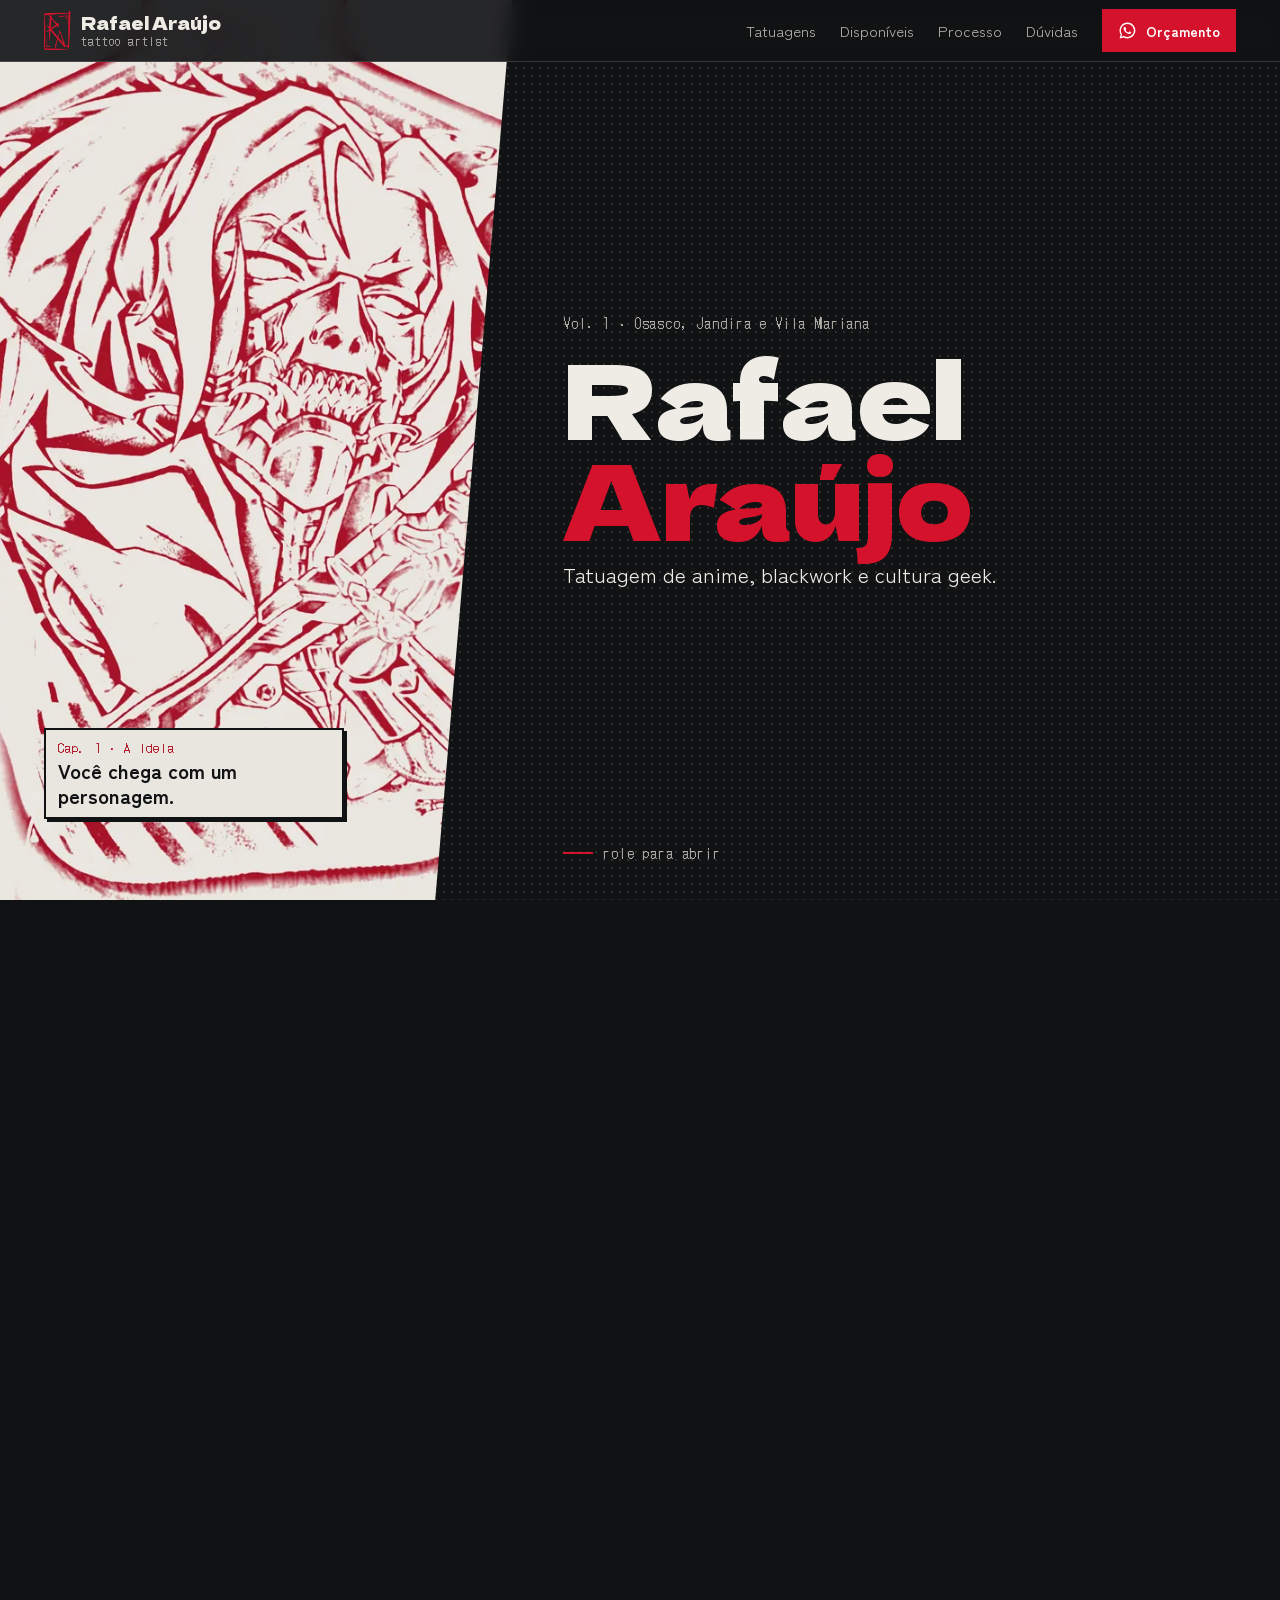
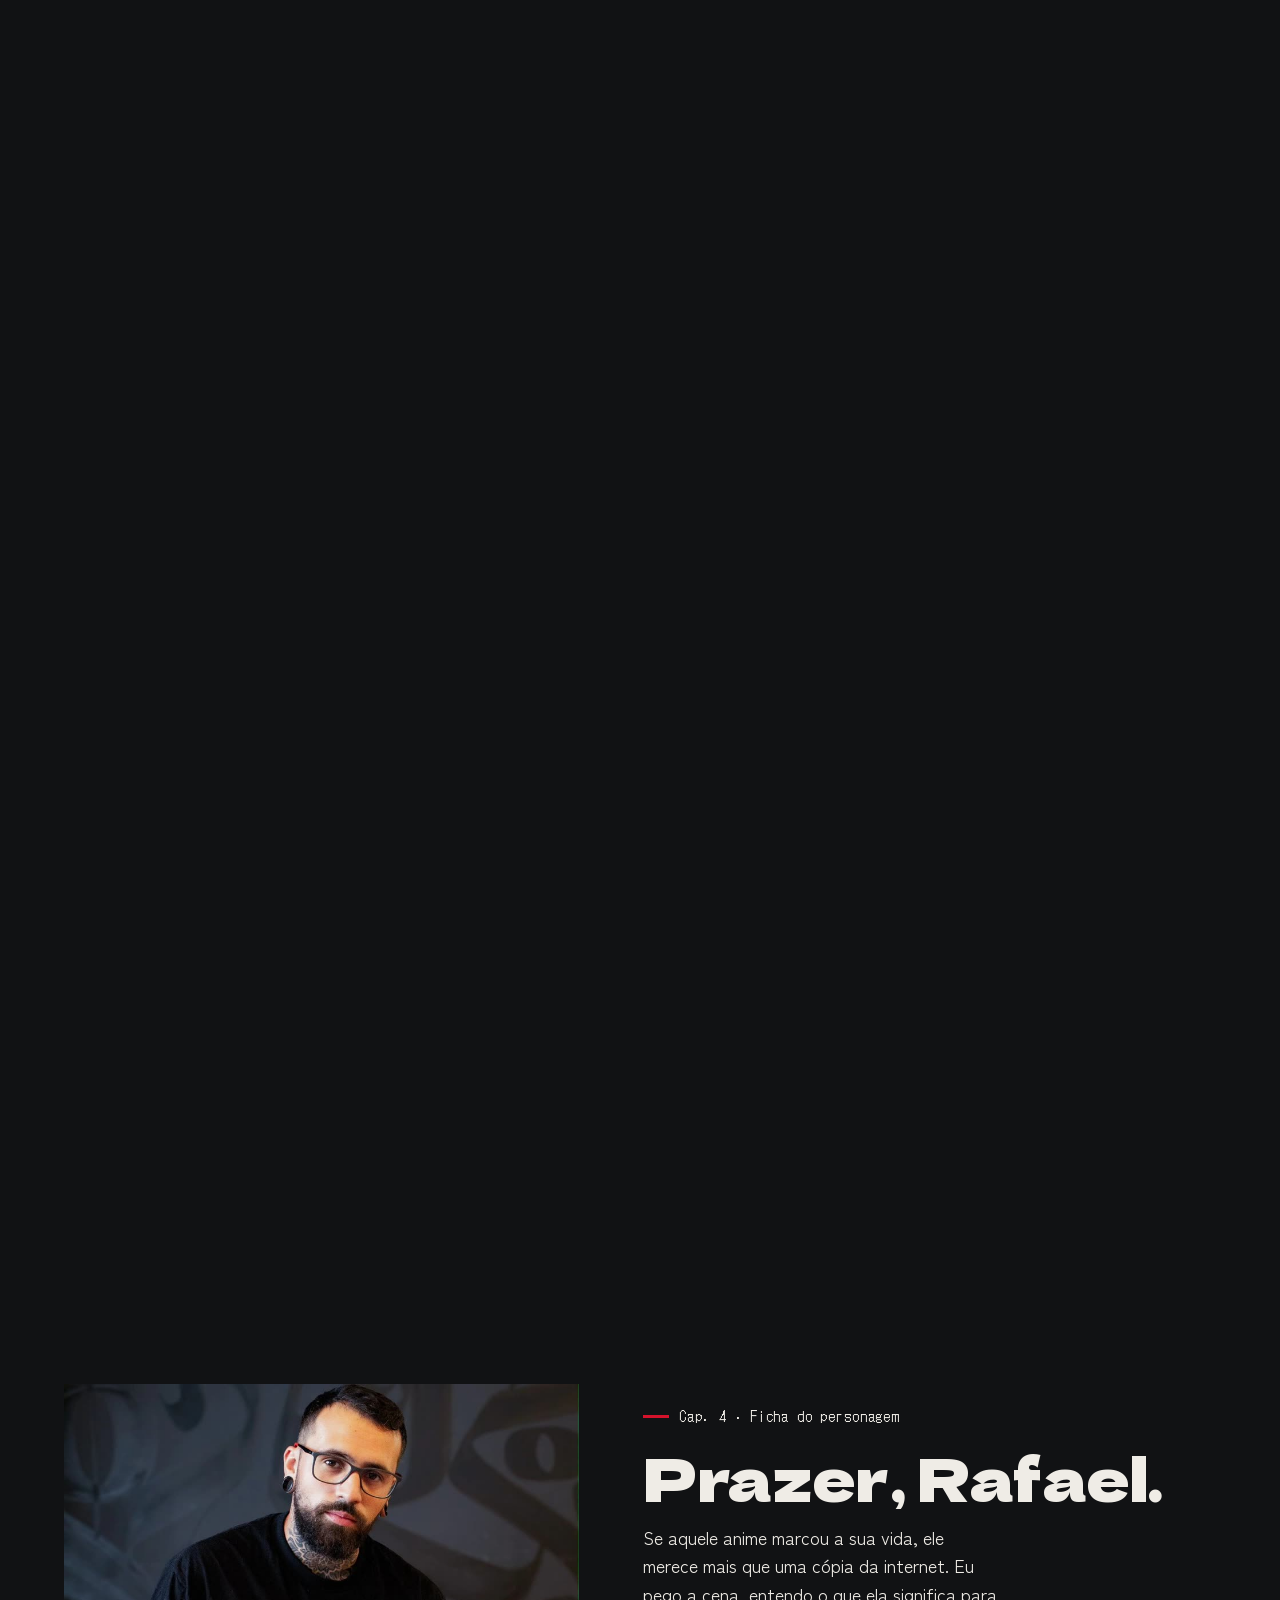
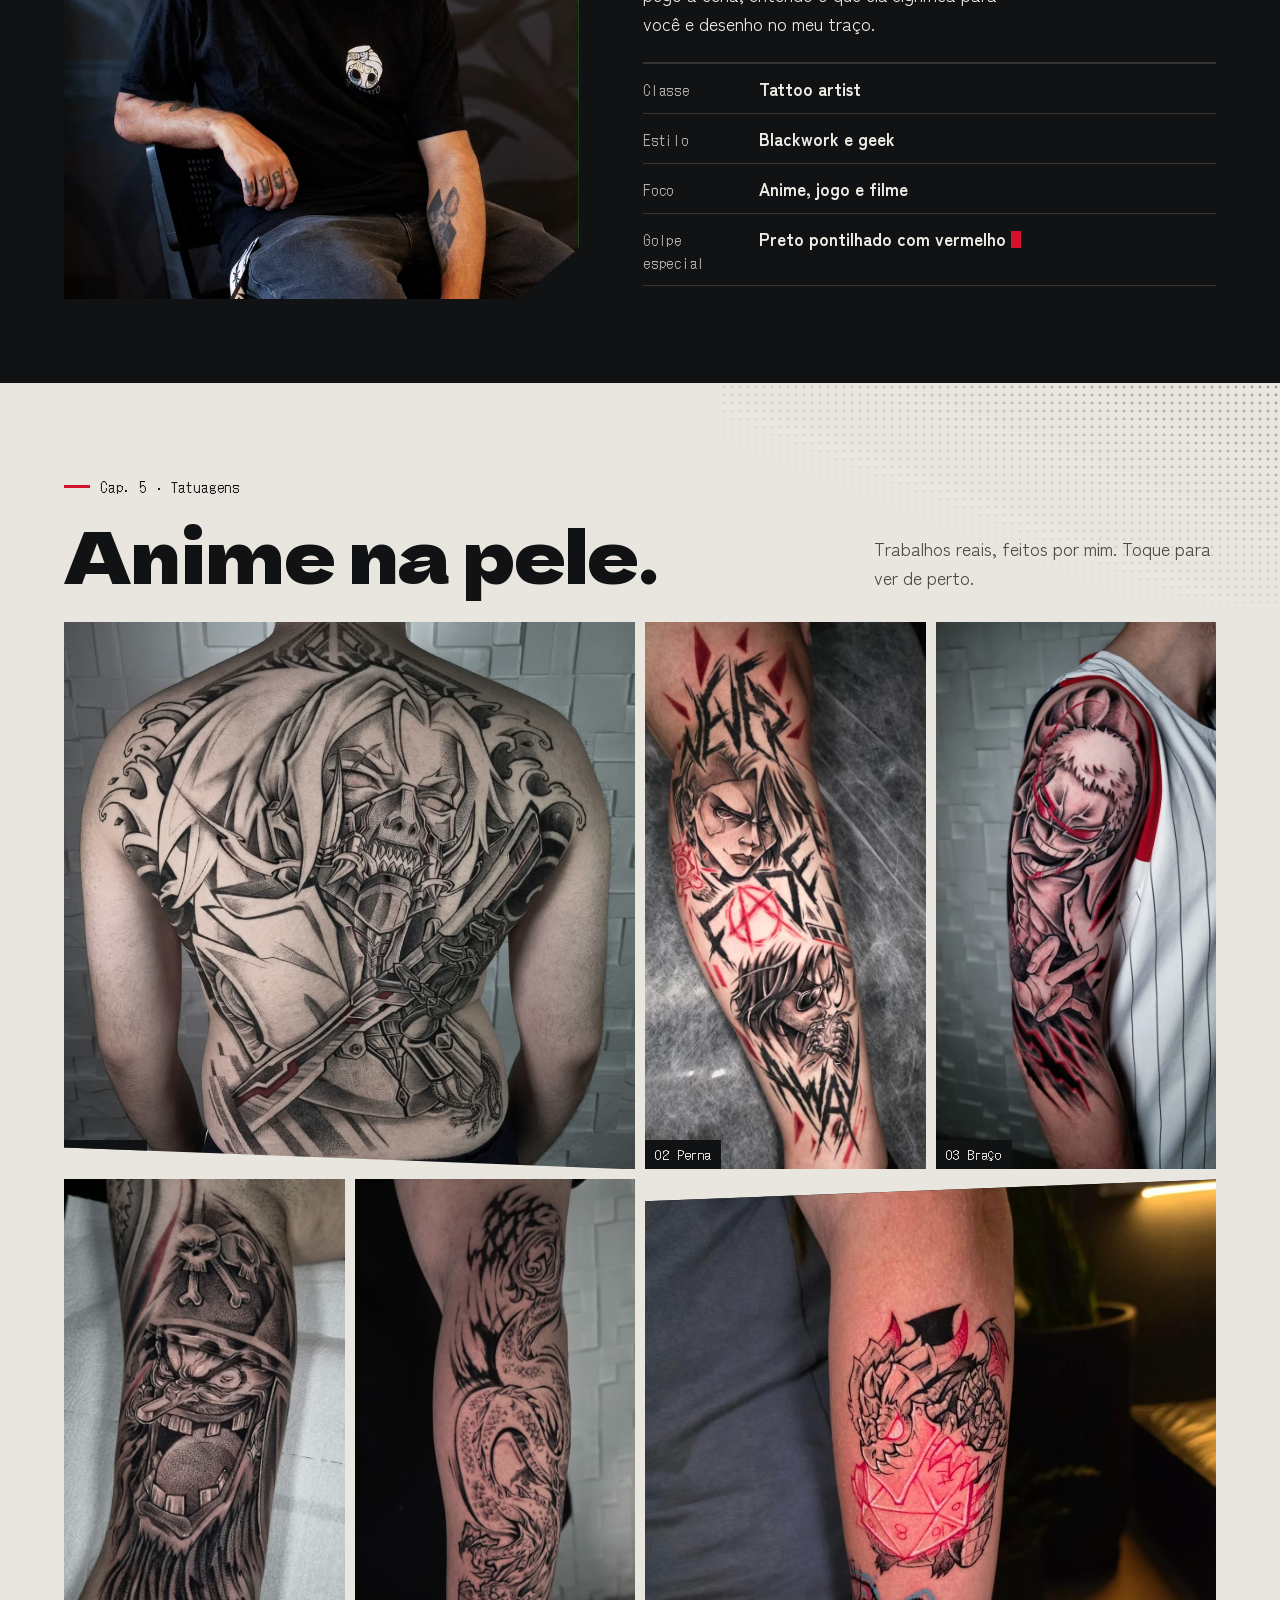
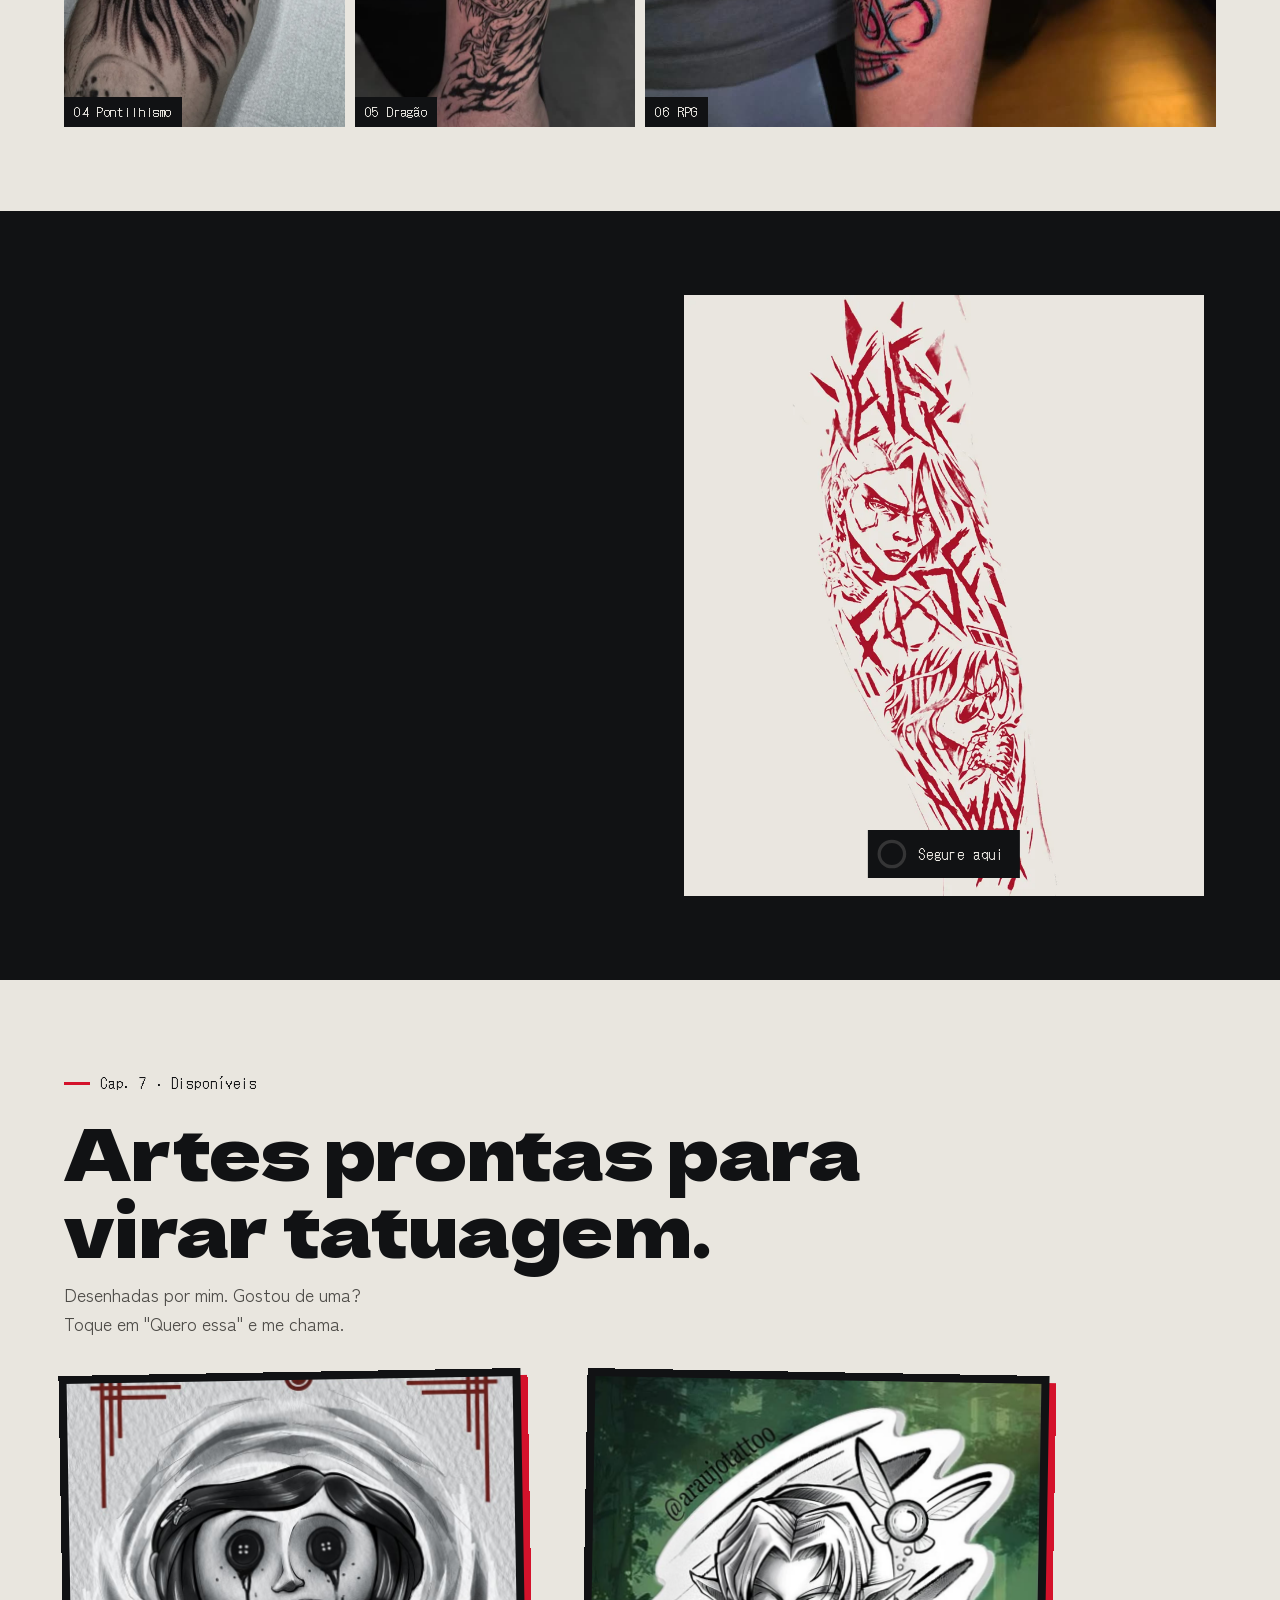
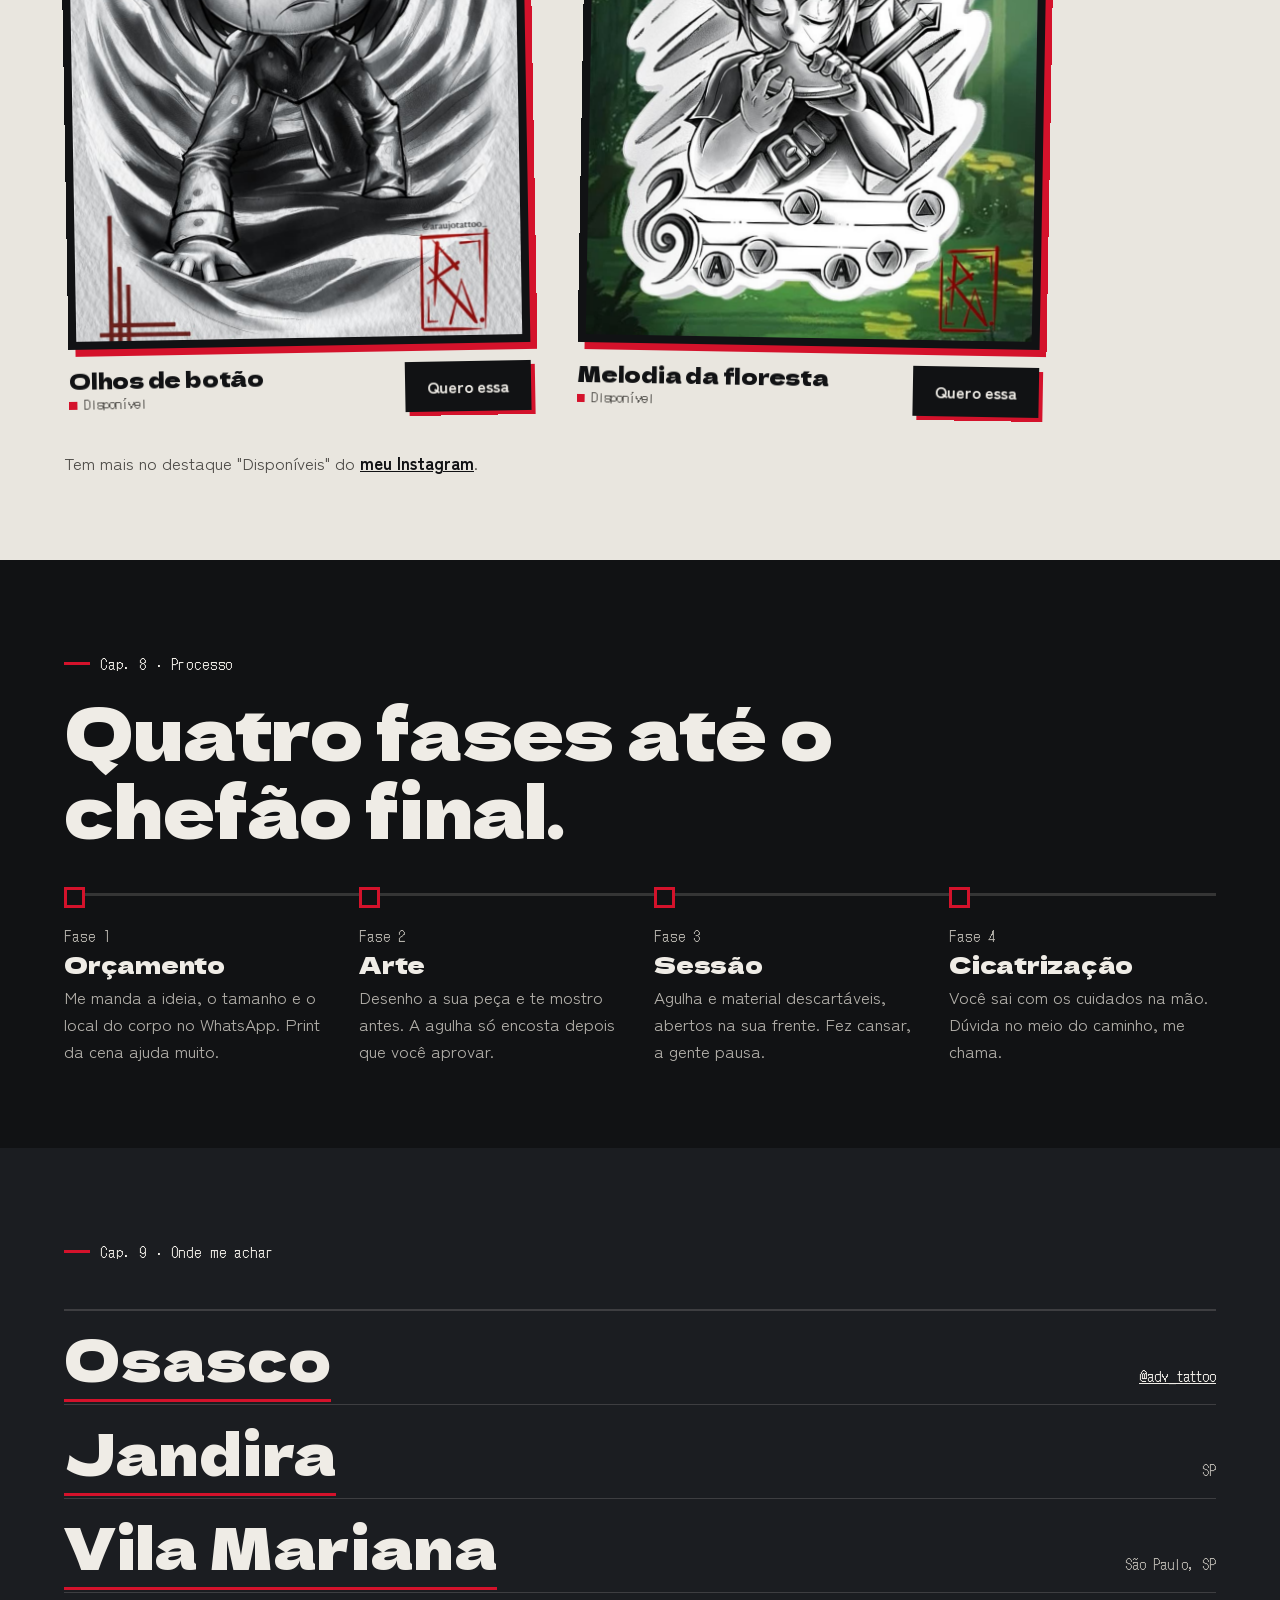
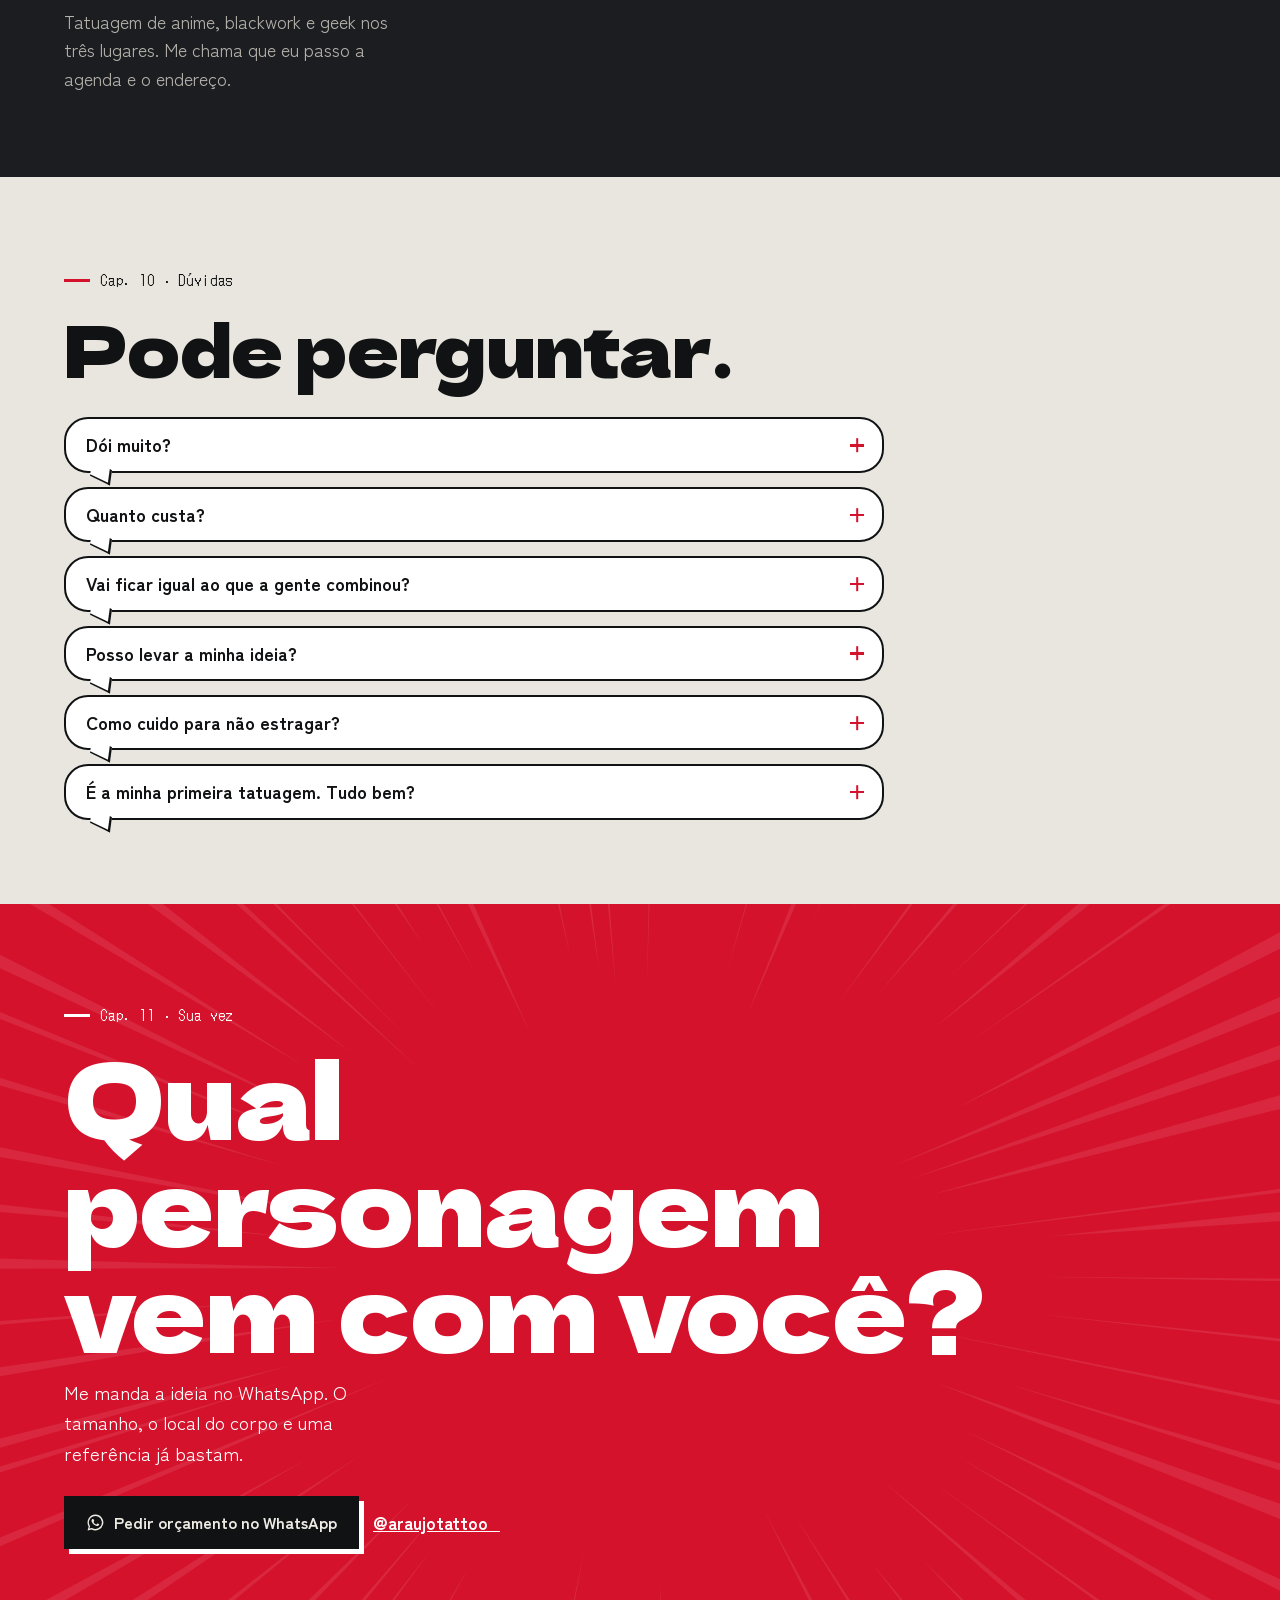
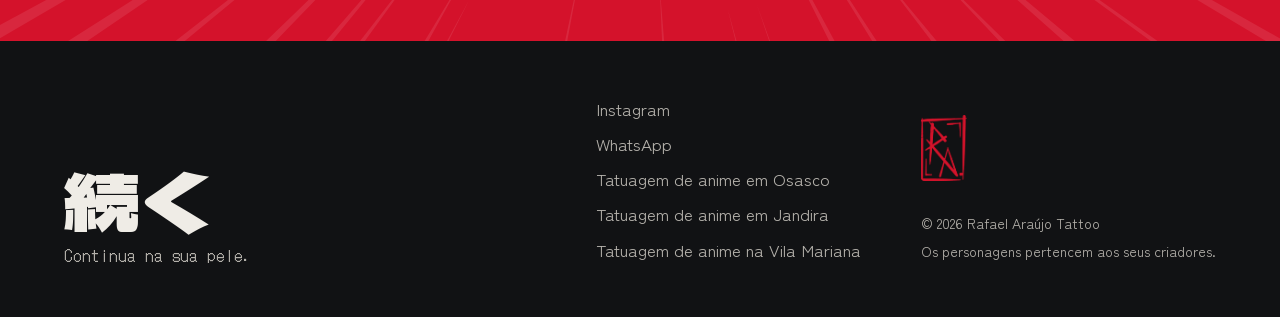
==== commit 93a1cc13: "Adiciona SEO: páginas de cidade, dados estruturados e sitemap Co-Authored-By: Claude Opus 5.5 <norep" ====
--- a/index.html
+++ b/index.html
@@ -3,10 +3,15 @@
 <head>
 <meta charset="utf-8">
 <meta name="viewport" content="width=device-width, initial-scale=1, viewport-fit=cover">
-<title>Rafael Araújo Tattoo · Anime, Blackwork e Geek em Osasco, Jandira e Vila Mariana</title>
+<title>Tatuagem de Anime em Osasco e São Paulo | Rafael Araújo Tattoo</title>
 <meta name="description" content="Rafael Araújo, tatuador de anime, blackwork e cultura geek. Atende em Osasco, Jandira e Vila Mariana. Peça seu orçamento pelo WhatsApp.">
 <meta name="theme-color" content="#111214">
+<meta name="robots" content="index,follow,max-image-preview:large">
+<link rel="canonical" href="https://gabrie345.github.io/rafael-araujo-tattoo/">
 <!-- DEPLOY STEP: URL do ar (GitHub Pages); troque se mudar de domínio -->
+<meta name="twitter:card" content="summary_large_image">
+<meta property="og:locale" content="pt_BR">
+<meta property="og:site_name" content="Rafael Araújo Tattoo">
 <meta property="og:title" content="Rafael Araújo Tattoo">
 <meta property="og:description" content="Anime, blackwork e cultura geek na pele. Osasco, Jandira e Vila Mariana.">
 <meta property="og:type" content="website">
@@ -18,6 +23,7 @@
 <link rel="preconnect" href="https://fonts.googleapis.com">
 <link rel="preconnect" href="https://fonts.gstatic.com" crossorigin>
 <link href="https://fonts.googleapis.com/css2?family=Dela+Gothic+One&family=DotGothic16&family=Zen+Kaku+Gothic+New:wght@400;700&display=swap" rel="stylesheet">
+<script type="application/ld+json">{"@context":"https://schema.org","@type":"TattooParlor","@id":"https://gabrie345.github.io/rafael-araujo-tattoo/#negocio","name":"Rafael Araújo Tattoo","url":"https://gabrie345.github.io/rafael-araujo-tattoo/","image":"https://gabrie345.github.io/rafael-araujo-tattoo/assets/og.jpg","logo":"https://gabrie345.github.io/rafael-araujo-tattoo/assets/selo.webp","description":"Tatuagem de anime, blackwork e cultura geek em Osasco, Jandira e Vila Mariana.","telephone":"+55-11-95864-4330","address":{"@type":"PostalAddress","addressLocality":"Osasco","addressRegion":"SP","addressCountry":"BR"},"areaServed":[{"@type":"City","name":"Osasco"},{"@type":"City","name":"Jandira"},{"@type":"Place","name":"Vila Mariana, São Paulo"}],"employee":{"@type":"Person","name":"Rafael Araújo","jobTitle":"Tatuador"},"knowsAbout":["Tatuagem de anime","Blackwork","Tatuagem geek"],"sameAs":["https://www.instagram.com/araujotattoo_/"]}</script>
 <script>document.documentElement.classList.add('js')</script>
 <style>
 :root{
@@ -316,7 +322,8 @@
 .locais li{display:flex;align-items:baseline;justify-content:space-between;gap:14px;padding:16px 0;border-bottom:1px solid var(--hair-ink);flex-wrap:wrap}
 .locais b{font-family:var(--f-display);font-weight:400;font-size:clamp(28px,8vw,58px);line-height:1.05}
 .locais span{color:var(--on-ink-2);font-family:var(--f-mono);font-size:14px}
-.locais a{color:var(--on-ink)}
+.locais b a{text-decoration:none;background:linear-gradient(var(--accent),var(--accent)) 0 100%/100% 3px no-repeat;padding-bottom:3px}
+.locais .ig{color:var(--on-ink)}
 
 /* dúvidas: balões de fala */
 .duvidas{display:grid;gap:14px;margin-top:32px;max-width:820px}
@@ -546,11 +553,11 @@
   <div class="wrap rv">
     <span class="cap part">Cap. 9 · Onde me achar</span>
     <ul class="locais part">
-      <li><b>Osasco</b><span><a href="https://www.instagram.com/adv_tattoo/" target="_blank" rel="noopener">@adv_tattoo</a></span></li>
-      <li><b>Jandira</b><span>SP</span></li>
-      <li><b>Vila Mariana</b><span>São Paulo, SP</span></li>
+      <li><b><a href="osasco/">Osasco</a></b><span><a class="ig" href="https://www.instagram.com/adv_tattoo/" target="_blank" rel="noopener">@adv_tattoo</a></span></li>
+      <li><b><a href="jandira/">Jandira</a></b><span>SP</span></li>
+      <li><b><a href="vila-mariana/">Vila Mariana</a></b><span>São Paulo, SP</span></li>
     </ul>
-    <p class="sub part">Me chama que eu passo a agenda e o endereço de cada lugar.</p>
+    <p class="sub part">Tatuagem de anime, blackwork e geek nos três lugares. Me chama que eu passo a agenda e o endereço.</p>
   </div>
 </section>
 
@@ -591,7 +598,9 @@
     <div class="foot-links">
       <a href="https://www.instagram.com/araujotattoo_/" target="_blank" rel="noopener">Instagram</a>
       <a href="https://wa.me/message/JOXVZEQDBLH2M1" target="_blank" rel="noopener">WhatsApp</a>
-      <a href="#topo">Voltar ao início</a>
+      <a href="osasco/">Tatuagem de anime em Osasco</a>
+      <a href="jandira/">Tatuagem de anime em Jandira</a>
+      <a href="vila-mariana/">Tatuagem de anime na Vila Mariana</a>
     </div>
     <div>
       <img src="assets/selo.webp" alt="Carimbo RA de Rafael Araújo" width="395" height="569" loading="lazy">
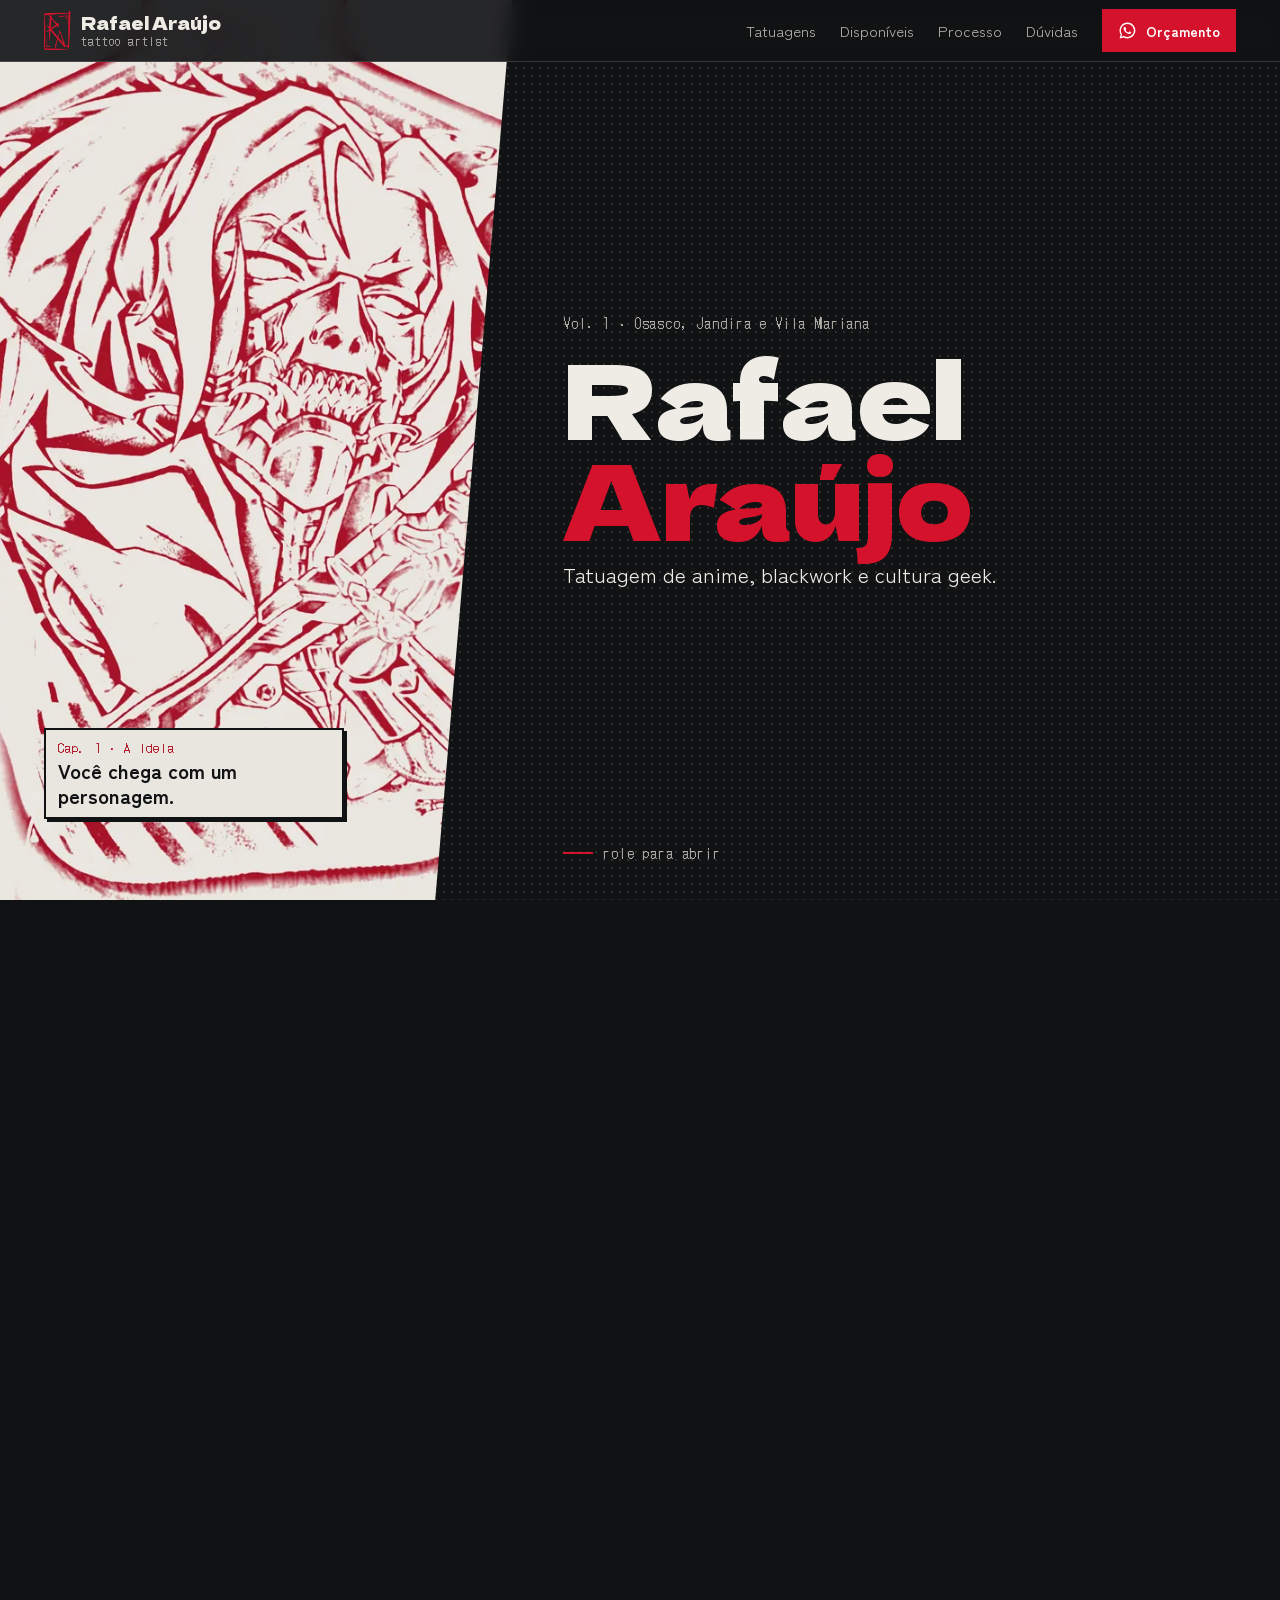
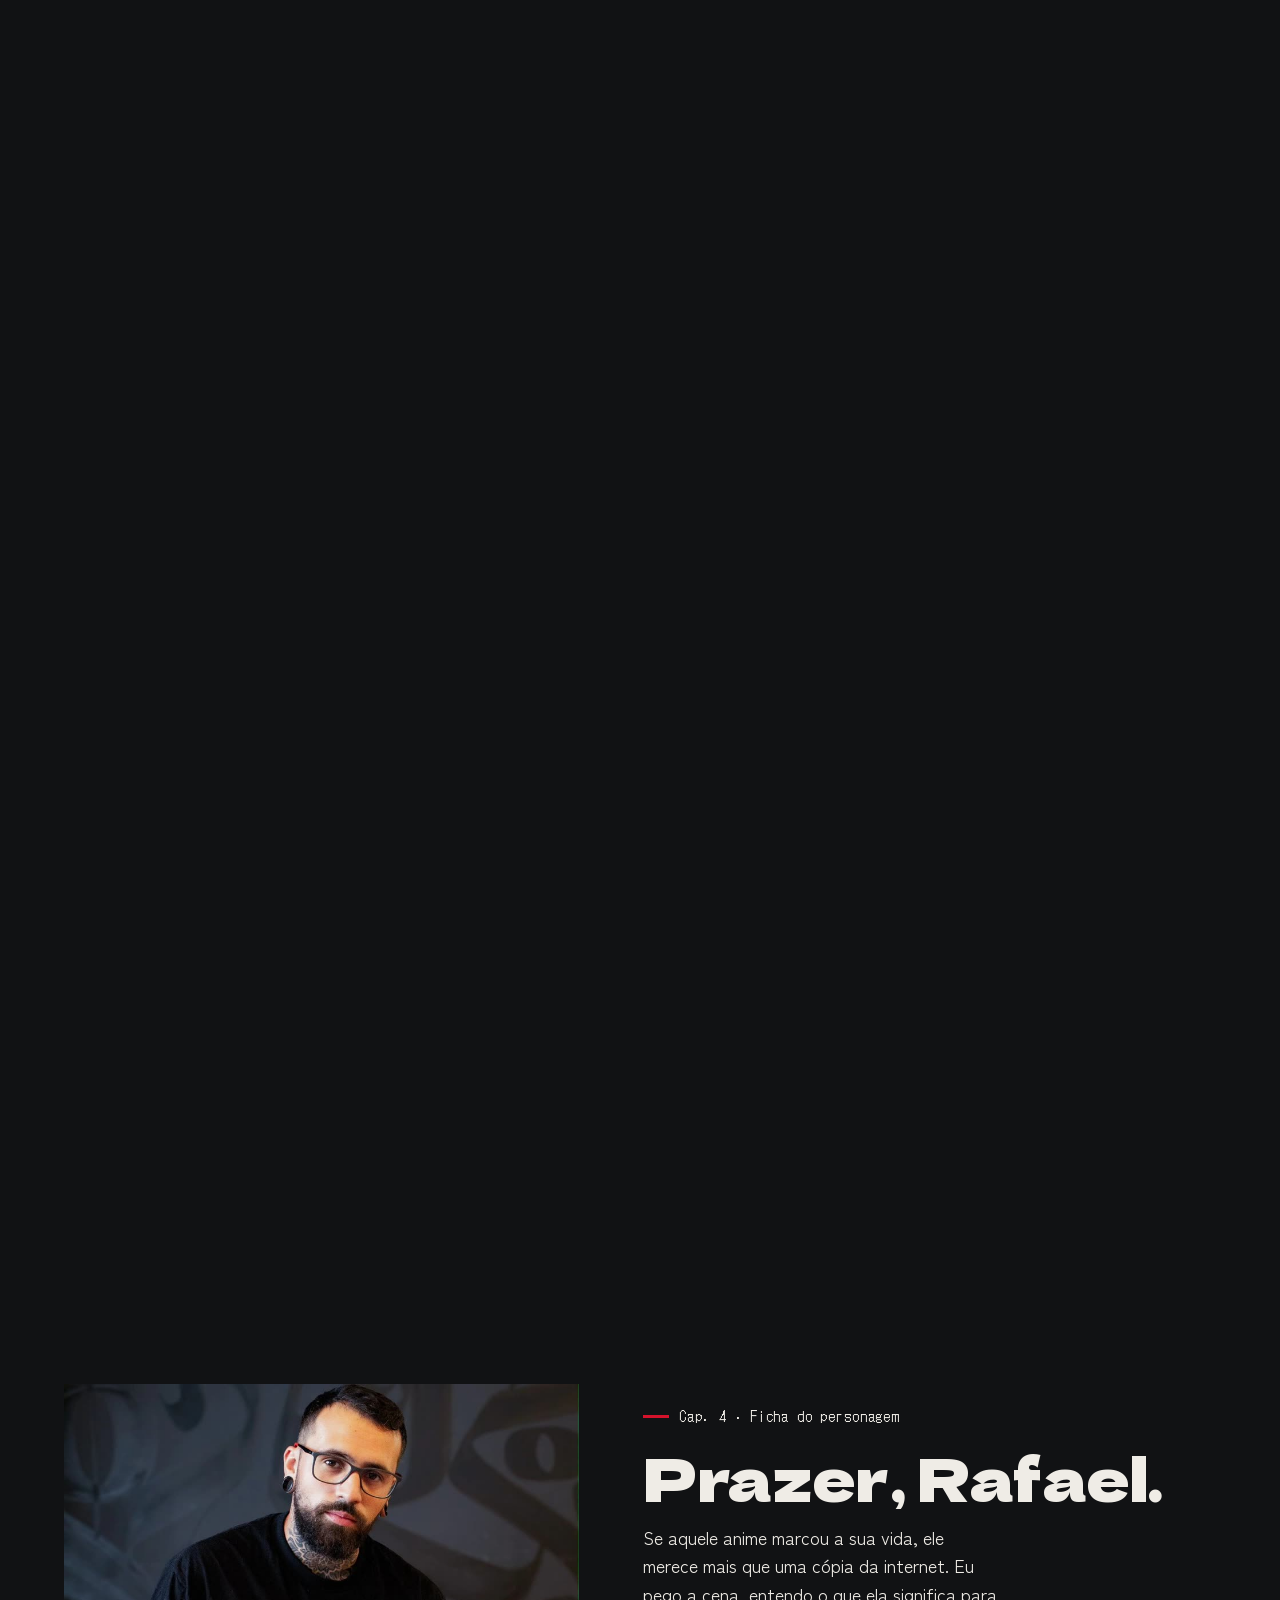
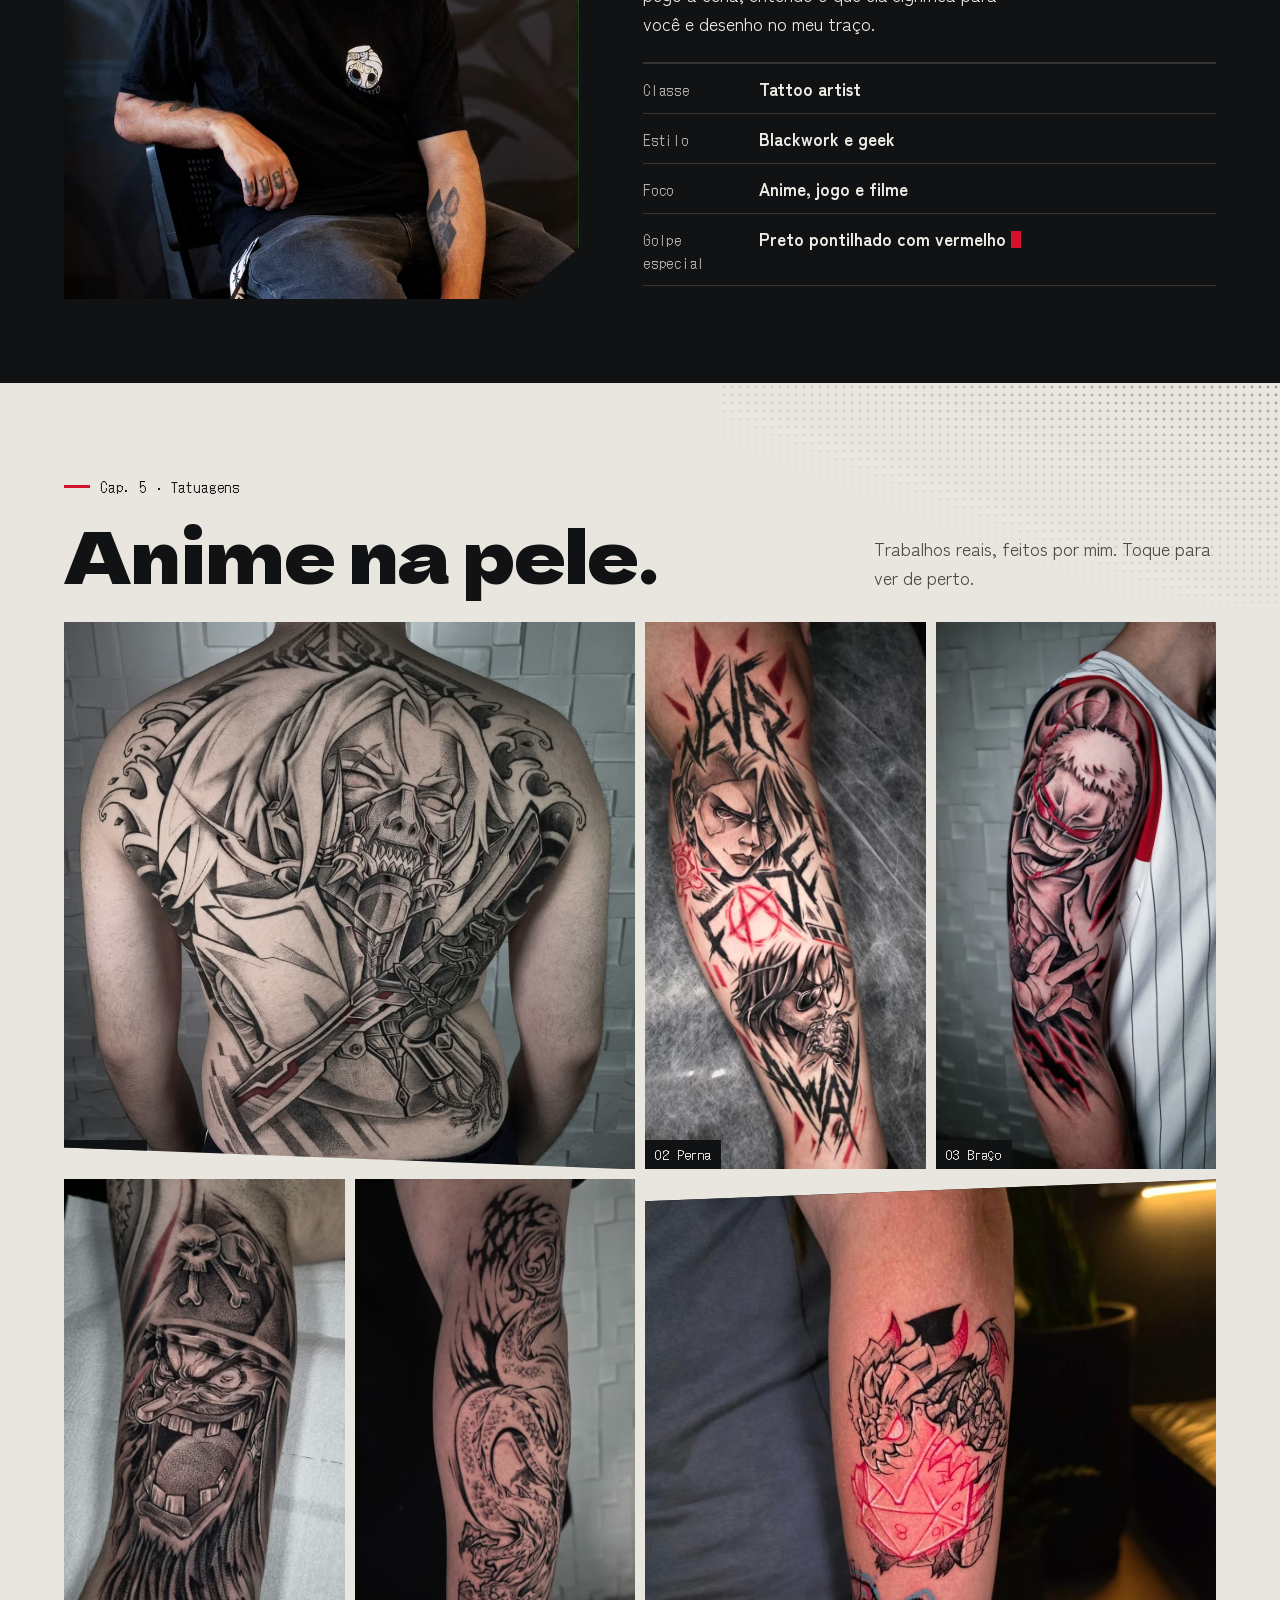
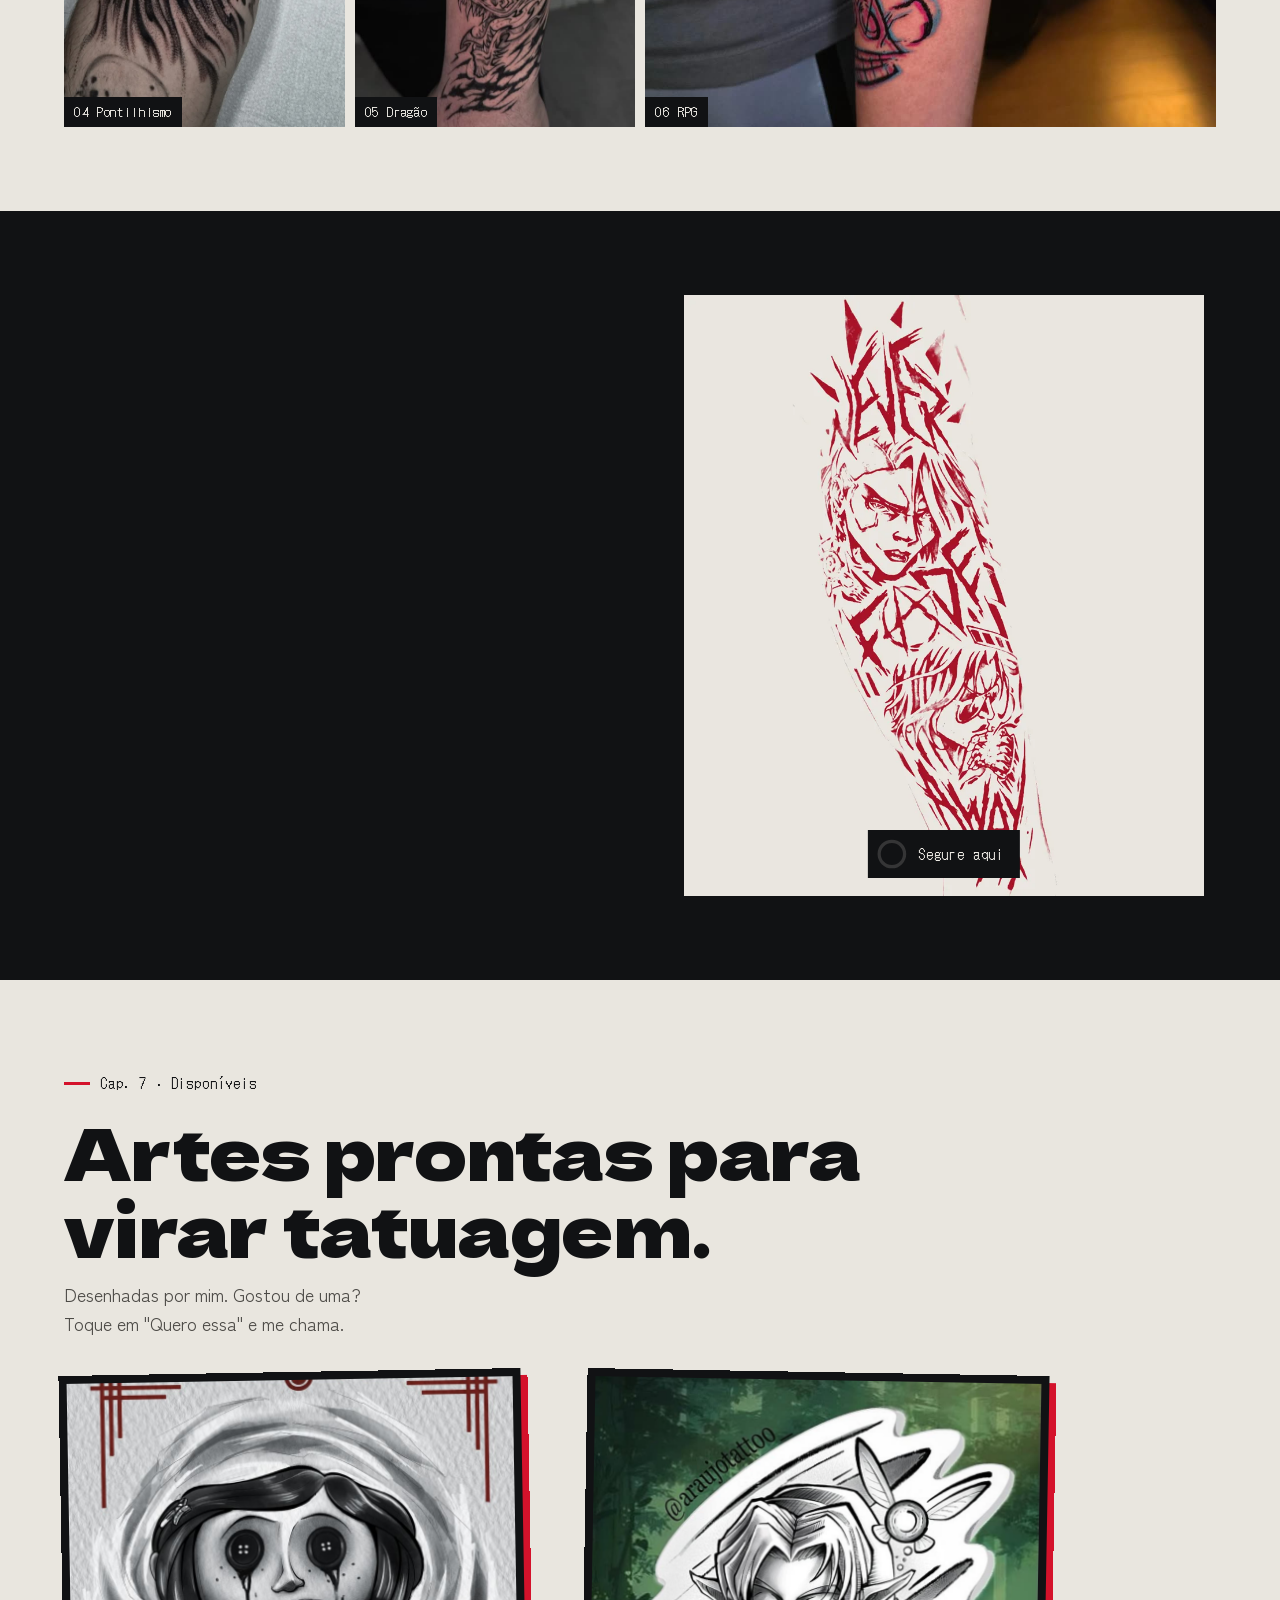
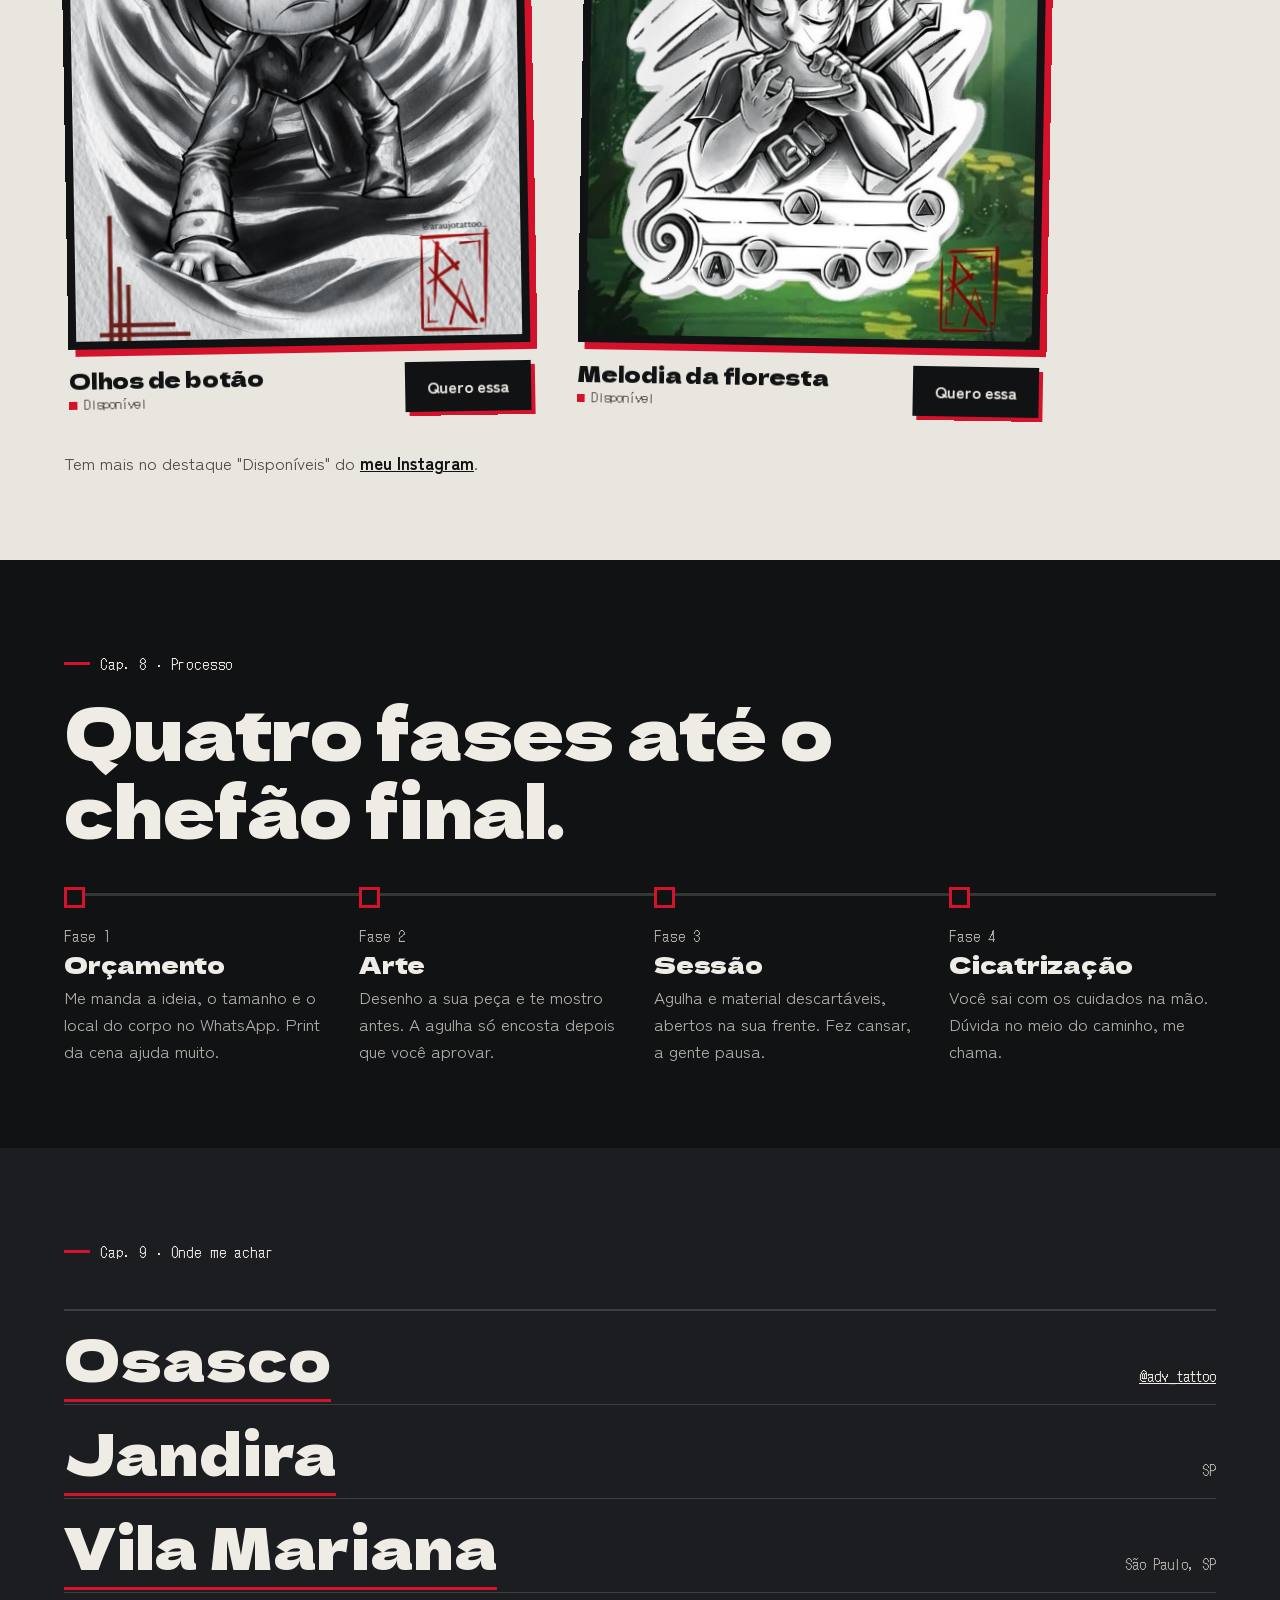
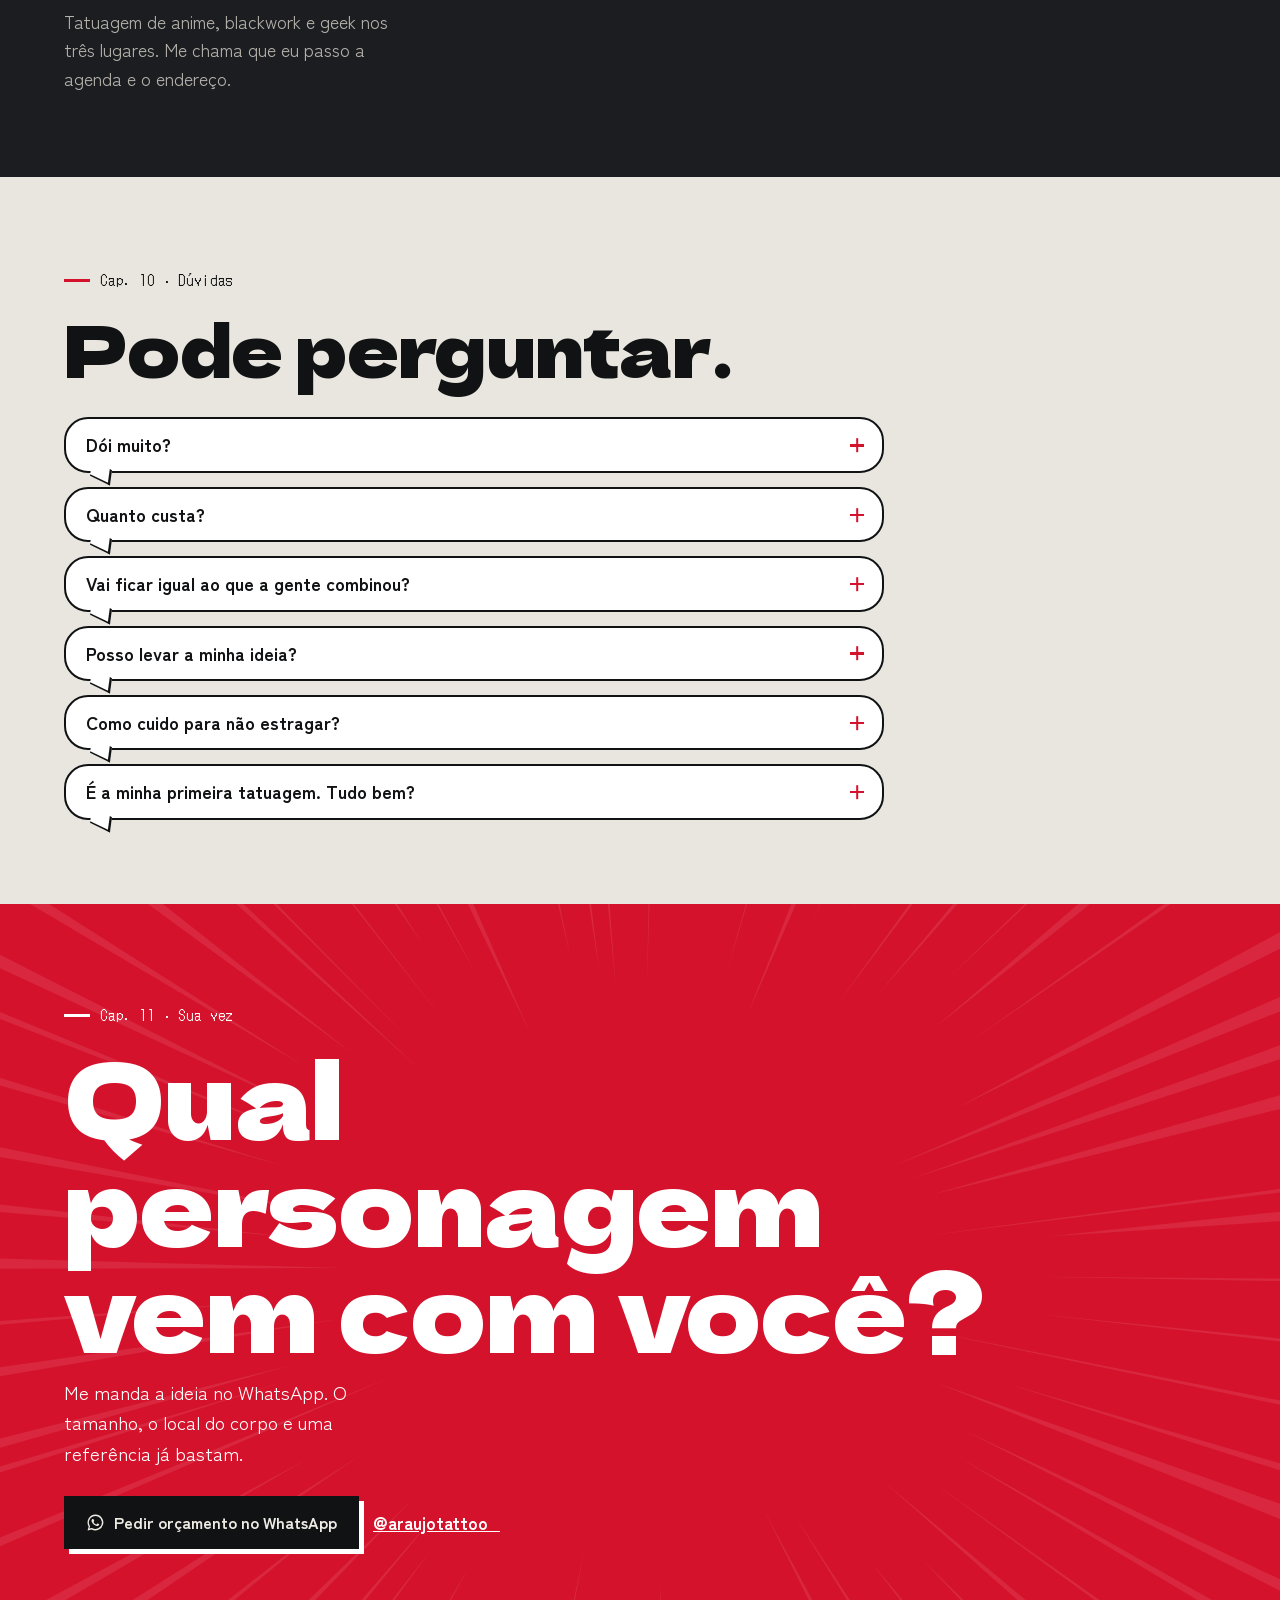
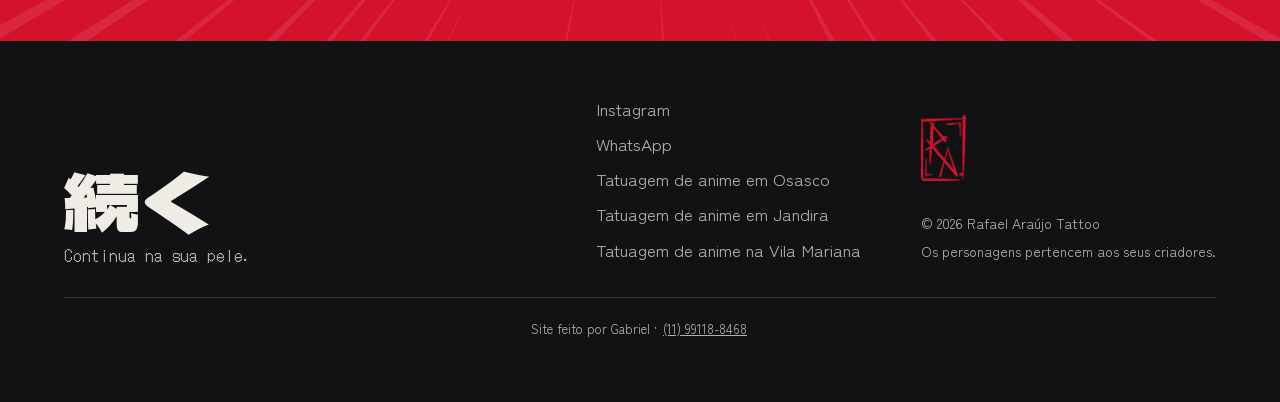
==== commit f655e320: "Adiciona crédito de quem fez o site no rodapé Co-Authored-By: Claude Opus 5.5 <noreply@anthropic.com" ====
--- a/index.html
+++ b/index.html
@@ -365,6 +365,8 @@
 .foot img{width:46px;height:auto}
 @media (min-width:900px){.foot{grid-template-columns:1.4fr auto auto;align-items:end;gap:60px}footer{padding-bottom:54px}}
 
+.credito{margin-top:34px;padding-top:12px;border-top:1px solid var(--hair-ink);text-align:center;color:var(--on-ink-2);font-size:13px;line-height:1.4}
+.credito a{display:inline-block;padding:10px 2px;color:var(--on-ink-2)}
 .fab{position:fixed;left:var(--gutter);right:calc(var(--gutter) + 4px);bottom:max(14px,env(safe-area-inset-bottom));z-index:30;opacity:0;transform:translateY(24px);pointer-events:none;
   transition:opacity .45s var(--ease-out),transform .45s var(--ease-out),background-color .3s var(--ease-soft)}
 .fab.show{opacity:1;transform:none;pointer-events:auto}
@@ -607,6 +609,7 @@
       <small><br>© 2026 Rafael Araújo Tattoo<br>Os personagens pertencem aos seus criadores.</small>
     </div>
   </div>
+  <div class="wrap"><p class="credito">Site feito por Gabriel · <a href="https://wa.me/5511991188468?text=Oi%2C%20Gabriel!%20Vi%20o%20site%20do%20Rafael%20Ara%C3%BAjo%20e%20quero%20um%20site%20tamb%C3%A9m." target="_blank" rel="noopener">(11) 99118-8468</a></p></div>
 </footer>
 
 <a class="btn btn-red fab" id="fab" href="https://wa.me/5511958644330?text=Oi%2C%20Rafael!%20Vi%20seu%20site%20e%20quero%20um%20or%C3%A7amento." target="_blank" rel="noopener" tabindex="-1" aria-hidden="true"><svg aria-hidden="true"><use href="#wa"/></svg>Pedir orçamento</a>
